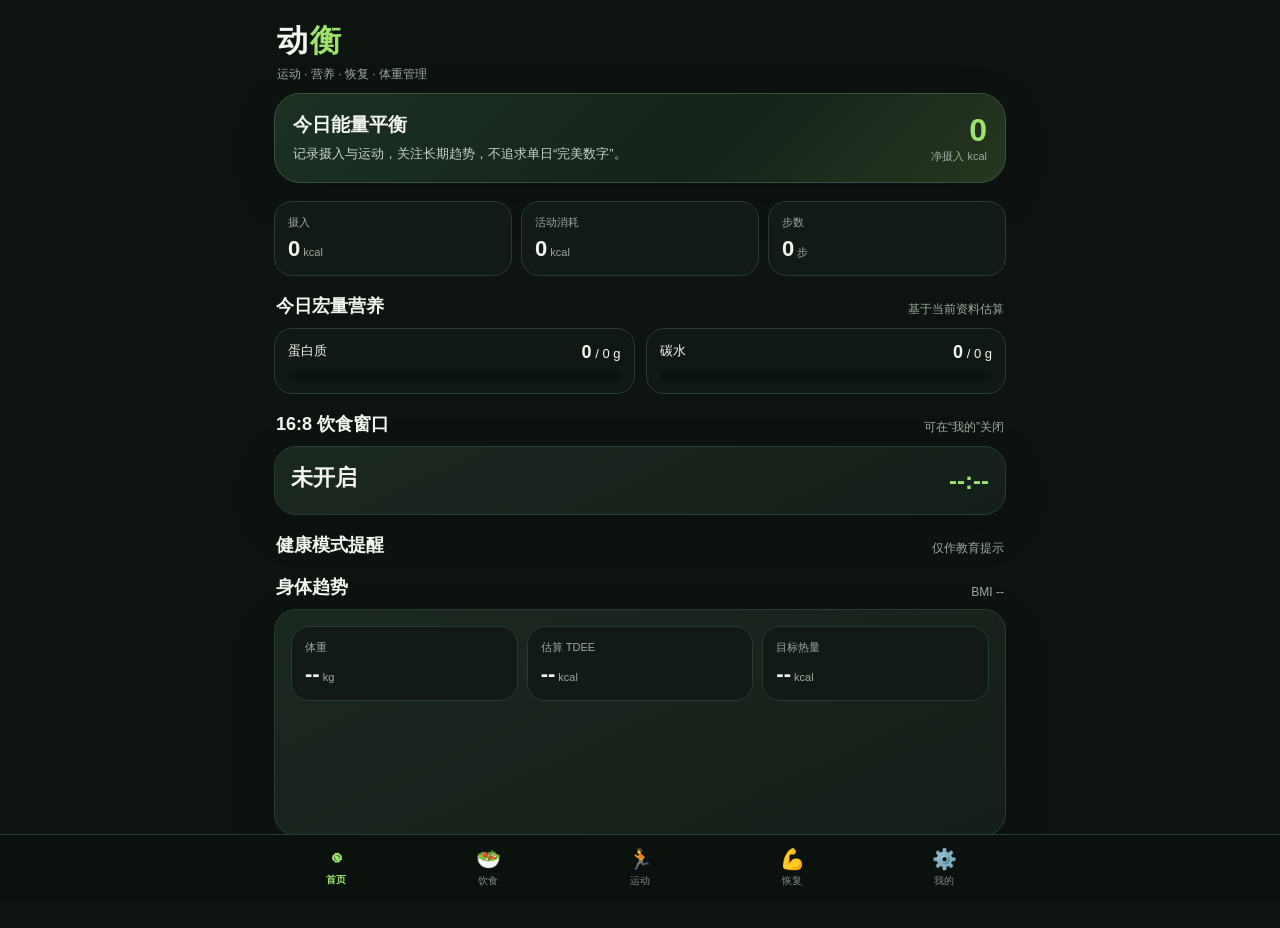
==== fitbalance-android/app/src/main/assets/index.html @ dffa936e "Add FitBalance standalone app shell" ====
<!doctype html>
<html lang="zh-CN">
<head>
<meta charset="utf-8">
<meta name="viewport" content="width=device-width,initial-scale=1,viewport-fit=cover">
<meta name="theme-color" content="#0d1410">
<title>动衡 FitBalance</title>
<link rel="stylesheet" href="app.css">
</head>
<body>
<div class="app">
<header>
  <div><div class="brand">动<b>衡</b></div><div class="sub">运动 · 营养 · 恢复 · 体重管理</div></div>
  <div class="date" id="dateText"></div>
</header>

<section id="home" class="page on">
  <div class="hero">
    <div class="hero-top">
      <div>
        <h1>今日能量平衡</h1>
        <p id="heroHint">记录摄入与运动，关注长期趋势，不追求单日“完美数字”。</p>
      </div>
      <div class="big-balance"><strong id="balanceKcal">0</strong><small>净摄入 kcal</small></div>
    </div>
  </div>

  <div class="section">
    <div class="grid3">
      <div class="stat"><div class="k">摄入</div><div class="v"><span id="homeIntake">0</span><span class="u"> kcal</span></div></div>
      <div class="stat"><div class="k">活动消耗</div><div class="v"><span id="homeBurn">0</span><span class="u"> kcal</span></div></div>
      <div class="stat"><div class="k">步数</div><div class="v"><span id="homeSteps">0</span><span class="u"> 步</span></div></div>
    </div>
  </div>

  <div class="section">
    <div class="section-title"><h2>今日宏量营养</h2><span id="macroGoalLabel">基于当前资料估算</span></div>
    <div class="grid2">
      <div class="macro"><div class="macro-head"><span>蛋白质</span><span><strong id="proteinNow">0</strong> / <span id="proteinGoal">0</span> g</span></div><div class="progress"><div class="bar" id="proteinBar"></div></div></div>
      <div class="macro"><div class="macro-head"><span>碳水</span><span><strong id="carbNow">0</strong> / <span id="carbGoal">0</span> g</span></div><div class="progress"><div class="bar" id="carbBar"></div></div></div>
    </div>
  </div>

  <div class="section" id="fastingHomeWrap">
    <div class="section-title"><h2>16:8 饮食窗口</h2><span>可在“我的”关闭</span></div>
    <div class="card fasting">
      <div><div class="status" id="fastStatus">未开启</div><div class="time" id="fastWindow"></div></div>
      <div class="countdown" id="fastCountdown">--:--</div>
    </div>
    <div id="fastWarning"></div>
  </div>

  <div class="section">
    <div class="section-title"><h2>健康模式提醒</h2><span>仅作教育提示</span></div>
    <div id="conditionAlerts"></div>
  </div>

  <div class="section">
    <div class="section-title"><h2>身体趋势</h2><span id="bmiLabel">BMI --</span></div>
    <div class="card">
      <div class="grid3">
        <div class="stat"><div class="k">体重</div><div class="v"><span id="homeWeight">--</span><span class="u"> kg</span></div></div>
        <div class="stat"><div class="k">估算 TDEE</div><div class="v"><span id="homeTdee">--</span><span class="u"> kcal</span></div></div>
        <div class="stat"><div class="k">目标热量</div><div class="v"><span id="homeCalGoal">--</span><span class="u"> kcal</span></div></div>
      </div>
      <div class="chart" id="weightChart"></div>
    </div>
  </div>
</section>

<section id="nutrition" class="page">
  <div class="section">
    <div class="section-title"><h2>营养摄入</h2><span id="nutritionSummary">今日 0 kcal</span></div>
    <div class="card">
      <div class="quick-foods" id="quickFoods"></div>
      <div class="field-grid">
        <div class="field"><label>食物</label><select id="foodSelect"></select></div>
        <div class="field"><label>重量（克）</label><input id="foodGram" type="number" inputmode="decimal" value="100" min="1"></div>
      </div>
      <div class="between" style="margin-top:12px">
        <div class="note" id="foodEstimate">选择食物后显示估算营养</div>
        <button class="btn" id="addFoodBtn">记入今日</button>
      </div>
    </div>
  </div>

  <div class="section">
    <div class="section-title"><h2>拍照估算</h2><span>本地隐私模式</span></div>
    <div class="card">
      <div class="photo-box">
        <img id="mealPhoto" alt="食物照片">
        <div class="photo-placeholder" id="photoPlaceholder"><b>📷 拍照或选择食物图片</b>照片仅保存在当前设备，不自动上传。</div>
        <input class="photo-input" id="photoInput" type="file" accept="image/*" capture="environment">
      </div>
      <div class="alert" style="margin-top:12px">当前独立版采用“拍照记录 + 选择/校正食物和份量 + 自动计算营养”的方式。真正的图像 AI 自动识别需要安全云端模型；为了不把 API 密钥写进 APK，本版不会伪装成自动识别。</div>
      <div class="field-grid">
        <div class="field"><label>照片中的食物</label><select id="photoFoodSelect"></select></div>
        <div class="field"><label>估算重量（克）</label><input id="photoFoodGram" type="number" value="100" min="1"></div>
      </div>
      <div class="between" style="margin-top:12px">
        <div class="note" id="photoEstimate">选择食物和份量</div>
        <button class="btn secondary" id="addPhotoFoodBtn">加入餐盘</button>
      </div>
      <div class="dish-components" id="dishComponents"></div>
      <div class="between" style="margin-top:12px"><div class="note" id="dishTotal"></div><button class="btn" id="saveDishBtn">保存这餐</button></div>
    </div>
  </div>

  <div class="section">
    <div class="section-title"><h2>今日饮食记录</h2><span>可删除误记</span></div>
    <div class="card list" id="foodLog"></div>
  </div>
</section>

<section id="activity" class="page">
  <div class="section">
    <div class="section-title"><h2>步数计数器</h2><span id="stepSource">读取手机传感器</span></div>
    <div class="card">
      <div class="steps-ring" id="stepsRing"><div class="inside"><strong id="stepsValue">0</strong><small>今日步数</small></div></div>
      <div class="grid2" style="margin-top:14px">
        <div class="stat"><div class="k">步行估算消耗</div><div class="v"><span id="stepKcal">0</span><span class="u"> kcal</span></div></div>
        <div class="stat"><div class="k">步数目标</div><div class="v"><span id="stepGoalText">8000</span><span class="u"> 步</span></div></div>
      </div>
      <div class="field-grid">
        <div class="field"><label>手动步数（无传感器时）</label><input id="manualSteps" type="number" inputmode="numeric" min="0"></div>
        <div class="field" style="display:flex;align-items:end"><button class="btn secondary" id="saveManualStepsBtn" style="width:100%">保存/刷新步数</button></div>
      </div>
    </div>
  </div>

  <div class="section">
    <div class="section-title"><h2>记录运动</h2><span>按 MET 粗略估算消耗</span></div>
    <div class="card">
      <div class="exercise-type" id="exerciseTypes"></div>
      <div class="field-grid">
        <div class="field"><label>时长（分钟）</label><input id="exerciseMin" type="number" value="30" min="1"></div>
        <div class="field"><label>备注</label><input id="exerciseNote" placeholder="例如：5km、腿部训练"></div>
      </div>
      <div class="between" style="margin-top:12px"><div class="note" id="exerciseEstimate">约 0 kcal</div><button class="btn" id="addExerciseBtn">记录运动</button></div>
    </div>
  </div>

  <div class="section">
    <div class="section-title"><h2>今日运动记录</h2><span id="activityKcalLabel">0 kcal</span></div>
    <div class="card list" id="exerciseLog"></div>
  </div>

  <div class="section">
    <div class="card">
      <div class="note"><b style="color:#e8f0ea">成人一般活动参考：</b>WHO 建议每周 150–300 分钟中等强度有氧，或 75–150 分钟高强度有氧，并在每周至少 2 天进行主要肌群力量训练。慢性病患者应根据自身情况调整。</div>
    </div>
  </div>
</section>

<section id="recovery" class="page">
  <div class="section">
    <div class="section-title"><h2>肌肉恢复</h2><span>训练后恢复状态</span></div>
    <div class="alert">恢复提示依据“距离上次训练时间 + 主观酸痛程度”做粗略分级，不代表组织已经完全恢复。高强度训练、疼痛、肿胀或功能受限时要更谨慎。</div>
    <div class="muscle-grid" id="muscleGrid" style="margin-top:10px"></div>
  </div>
</section>

<section id="profile" class="page">
  <div class="section">
    <div class="section-title"><h2>身体资料</h2><span>仅保存在本机</span></div>
    <div class="card">
      <div class="field-grid">
        <div class="field"><label>性别</label><select id="sex"><option value="male">男</option><option value="female">女</option></select></div>
        <div class="field"><label>年龄</label><input id="age" type="number" min="14" max="100"></div>
        <div class="field"><label>身高（cm）</label><input id="height" type="number" min="100" max="230"></div>
        <div class="field"><label>体重（kg）</label><input id="weight" type="number" step="0.1" min="30" max="300"></div>
        <div class="field"><label>目标</label><select id="goal"><option value="lose">减脂</option><option value="maintain">维持</option><option value="gain">增肌</option></select></div>
        <div class="field"><label>日常活动</label><select id="activityLevel"><option value="1.2">久坐</option><option value="1.375">轻活动</option><option value="1.55">中等活动</option><option value="1.725">高活动</option></select></div>
        <div class="field"><label>步数目标</label><input id="stepGoal" type="number" min="1000" step="500"></div>
        <div class="field"><label>热量目标（可覆盖自动值）</label><input id="manualCalGoal" type="number" min="800" placeholder="留空=自动"></div>
      </div>
      <button class="btn" id="saveProfileBtn" style="width:100%;margin-top:14px">保存身体资料</button>
      <div class="note" id="profileCalc" style="margin-top:12px"></div>
    </div>
  </div>

  <div class="section">
    <div class="section-title"><h2>健康模式</h2><span>可同时选择</span></div>
    <div class="card">
      <div class="switch-row"><div><b>糖尿病模式</b><small>加强碳水分布、低血糖与禁食提醒</small></div><div class="switch" id="diabetesSwitch"><i></i></div></div>
      <div class="switch-row"><div><b>痛风模式</b><small>加强高嘌呤、酒精、高果糖与脱水提醒</small></div><div class="switch" id="goutSwitch"><i></i></div></div>
    </div>
  </div>

  <div class="section">
    <div class="section-title"><h2>16:8 饮食</h2><span>可选</span></div>
    <div class="card">
      <div class="switch-row"><div><b>开启 16:8</b><small>默认 8 小时进食窗口 + 16 小时禁食</small></div><div class="switch" id="fastingSwitch"><i></i></div></div>
      <div class="field-grid">
        <div class="field"><label>进食开始时间</label><input id="eatStart" type="time" value="12:00"></div>
        <div class="field"><label>进食时长</label><select id="eatHours"><option value="8">8 小时（16:8）</option><option value="10">10 小时（14:10）</option><option value="12">12 小时（12:12）</option></select></div>
      </div>
      <button class="btn secondary" id="saveFastingBtn" style="width:100%;margin-top:12px">保存饮食窗口</button>
      <div class="alert warn" style="margin-top:12px">若有糖尿病并使用胰岛素或可能引起低血糖的降糖药，开始间歇性禁食前应先和医生确认；痛风人群也应避免脱水和快速减重。孕期、未成年人、进食障碍史或某些慢性疾病不适合自行尝试禁食。</div>
    </div>
  </div>

  <div class="section">
    <div class="section-title"><h2>体重记录</h2><span>本地趋势</span></div>
    <div class="card">
      <div class="field-grid">
        <div class="field"><label>日期</label><input id="weightDate" type="date"></div>
        <div class="field"><label>体重（kg）</label><input id="weightEntry" type="number" step="0.1"></div>
      </div>
      <button class="btn secondary" id="addWeightBtn" style="width:100%;margin-top:12px">添加体重记录</button>
      <div class="chart" id="profileWeightChart"></div>
    </div>
  </div>

  <div class="section">
    <div class="card">
      <div class="note">营养、热量消耗、步数与照片餐盘均为估算值。糖尿病没有一个适合所有人的固定碳水比例；饮食计划应根据药物、血糖监测、体重目标和个人偏好个体化。痛风管理除饮食外通常还涉及长期尿酸管理，不能用本应用替代医疗方案。</div>
      <div class="ref">参考框架：WHO 身体活动指南；American Diabetes Association Standards of Care 2026 的个体化营养原则；American College of Rheumatology 2020 痛风指南的一般生活方式建议。</div>
    </div>
  </div>
</section>
</div>

<nav><div class="nav-inner">
  <div class="nav-btn on" data-page="home"><span class="ico">◉</span>首页</div>
  <div class="nav-btn" data-page="nutrition"><span class="ico">🥗</span>饮食</div>
  <div class="nav-btn" data-page="activity"><span class="ico">🏃</span>运动</div>
  <div class="nav-btn" data-page="recovery"><span class="ico">💪</span>恢复</div>
  <div class="nav-btn" data-page="profile"><span class="ico">⚙️</span>我的</div>
</div></nav>

<div class="toast" id="toast"></div>
<script src="app.js"></script>
</body>
</html>
---- fitbalance-android/app/src/main/assets/app.css ----
:root{
  --bg:#0d1410;--panel:#151f19;--panel2:#1b2820;--line:#2b3b31;--text:#f2f7f0;--muted:#9ca99f;
  --lime:#9ee36d;--lime2:#c2f59d;--blue:#77bdfb;--amber:#ffcb6b;--red:#ff887c;--good:#78d59a;
  --shadow:0 14px 40px rgba(0,0,0,.22);--r:22px
}
*{box-sizing:border-box}html,body{margin:0;background:var(--bg);color:var(--text);font-family:-apple-system,BlinkMacSystemFont,"Noto Sans SC","Microsoft YaHei",sans-serif}
body{min-height:100vh}.app{max-width:760px;margin:auto;padding:env(safe-area-inset-top) 14px calc(92px + env(safe-area-inset-bottom))}
header{display:flex;justify-content:space-between;align-items:flex-start;padding:20px 3px 10px}
.brand{font-size:31px;font-weight:900;letter-spacing:2px}.brand b{color:var(--lime)}.sub{color:var(--muted);font-size:12px;margin-top:4px}
.date{text-align:right;color:var(--muted);font-size:12px;line-height:1.55}
.page{display:none}.page.on{display:block}.section{margin-top:18px}.section-title{display:flex;justify-content:space-between;align-items:end;margin:0 2px 10px}
.section-title h2{font-size:18px;margin:0}.section-title span{font-size:12px;color:var(--muted)}
.card{background:linear-gradient(155deg,var(--panel2),var(--panel));border:1px solid var(--line);border-radius:var(--r);padding:16px;box-shadow:var(--shadow)}
.hero{padding:18px;background:linear-gradient(135deg,#1d3022,#15231a 60%,#273720);border:1px solid #3b513f;border-radius:26px;box-shadow:var(--shadow)}
.hero-top{display:flex;justify-content:space-between;gap:12px}.hero h1{font-size:19px;margin:0 0 6px}.hero p{margin:0;color:#c7d3c9;font-size:13px;line-height:1.55}
.big-balance{text-align:right}.big-balance strong{font-size:32px;color:var(--lime)}.big-balance small{display:block;color:var(--muted);font-size:11px}
.grid2{display:grid;grid-template-columns:1fr 1fr;gap:11px}.grid3{display:grid;grid-template-columns:repeat(3,1fr);gap:9px}
.stat{background:#111a15;border:1px solid var(--line);border-radius:18px;padding:13px}.stat .k{color:var(--muted);font-size:11px}.stat .v{font-size:22px;font-weight:800;margin-top:6px}.stat .u{font-size:11px;color:var(--muted);font-weight:500}
.progress{height:8px;background:#0c130f;border-radius:99px;overflow:hidden;margin-top:9px}.bar{height:100%;width:0;background:linear-gradient(90deg,var(--lime),#55c887);border-radius:99px}
.macro{padding:13px;background:#101813;border:1px solid var(--line);border-radius:18px}.macro-head{display:flex;justify-content:space-between;font-size:13px}.macro strong{font-size:18px}
.pill{display:inline-flex;align-items:center;gap:6px;padding:6px 9px;border-radius:999px;background:#26372c;border:1px solid #3b4e40;color:#dce8dd;font-size:11px;margin:2px 4px 2px 0}
.pill.lime{background:#243b28;color:var(--lime2);border-color:#486148}.pill.warn{background:#3a2e17;color:#ffd88b;border-color:#5d4a24}.pill.red{background:#3a2220;color:#ffb0a8;border-color:#67413d}
.alert{padding:13px 14px;border-radius:17px;background:#18231c;border:1px solid var(--line);font-size:12px;line-height:1.6;color:#cad5cc;margin-top:9px}.alert.warn{border-color:#654f25;background:#302716;color:#f4d692}.alert.red{border-color:#65413d;background:#2d1d1c;color:#ffc2bc}
.row{display:flex;align-items:center;gap:10px}.between{display:flex;align-items:center;justify-content:space-between;gap:12px}
label{font-size:12px;color:var(--muted)}input,select,button,textarea{font:inherit}
input,select{width:100%;background:#0e1712;color:var(--text);border:1px solid #34463a;border-radius:14px;padding:12px;outline:none}
input:focus,select:focus{border-color:#6c9f61}.field{margin-top:11px}.field-grid{display:grid;grid-template-columns:1fr 1fr;gap:10px}
.btn{border:0;border-radius:14px;padding:12px 14px;font-weight:800;background:var(--lime);color:#112012}.btn.secondary{background:#243129;color:#e6eee8;border:1px solid #3b4c40}.btn.ghost{background:transparent;color:#dce8dd;border:1px solid #3b4c40}.btn.danger{background:#4d2926;color:#ffc3bd}.btn:active{transform:scale(.985)}
.quick-foods{display:flex;gap:8px;overflow:auto;padding:2px 0 6px}.quick{white-space:nowrap;border:1px solid var(--line);background:#131d17;color:#dfe9e1;border-radius:999px;padding:8px 11px;font-size:12px}
.list{margin-top:8px}.item{display:flex;gap:11px;padding:13px 0;border-bottom:1px solid var(--line)}.item:last-child{border:0}.item-icon{width:40px;height:40px;border-radius:13px;background:#223229;display:grid;place-items:center;font-size:19px;flex:0 0 auto}.item-main{flex:1;min-width:0}.item-title{font-weight:800;font-size:14px}.item-sub{color:var(--muted);font-size:11px;margin-top:4px;line-height:1.45}.item-side{text-align:right;font-size:13px}.item-side b{display:block}.del{border:0;background:transparent;color:#8c9a90;padding:5px}
.photo-box{border:1px dashed #4e6354;border-radius:18px;overflow:hidden;background:#101813;min-height:140px;display:grid;place-items:center;position:relative}.photo-box img{width:100%;height:220px;object-fit:cover;display:none}.photo-placeholder{text-align:center;color:var(--muted);font-size:12px;padding:25px}.photo-placeholder b{display:block;color:#dfe8e1;font-size:15px;margin-bottom:6px}
.photo-input{position:absolute;inset:0;opacity:0;width:100%;height:100%}.dish-components{display:flex;gap:6px;flex-wrap:wrap;margin-top:10px}.dish-chip{padding:7px 9px;border-radius:12px;background:#213027;border:1px solid #33473a;font-size:11px}
.steps-ring{width:150px;height:150px;margin:auto;border-radius:50%;display:grid;place-items:center;background:conic-gradient(var(--lime) var(--p,0%),#223028 0);position:relative}.steps-ring:after{content:"";position:absolute;width:124px;height:124px;border-radius:50%;background:#121b16}.steps-ring .inside{z-index:1;text-align:center}.steps-ring strong{font-size:30px}.steps-ring small{display:block;color:var(--muted)}
.exercise-type{display:grid;grid-template-columns:repeat(4,1fr);gap:7px}.exercise-type button{padding:9px 5px;border-radius:13px;border:1px solid var(--line);background:#131d17;color:#bfcac2;font-size:11px}.exercise-type button.on{background:#29452d;color:var(--lime2);border-color:#54725a}
.muscle-grid{display:grid;grid-template-columns:1fr 1fr;gap:10px}.muscle{background:#111a15;border:1px solid var(--line);border-radius:18px;padding:14px}.muscle.good{border-color:#375d43}.muscle.mid{border-color:#675328}.muscle.bad{border-color:#633b38}.muscle .name{font-weight:900}.muscle .ready{font-size:12px;margin-top:6px}.muscle .meta{font-size:11px;color:var(--muted);margin-top:4px}.soreness{display:flex;gap:5px;margin-top:9px}.soreness button{width:26px;height:26px;border-radius:8px;border:1px solid #384a3e;background:#172219;color:#c8d2ca;font-size:11px}.soreness button.on{background:#38573d;color:#dff8c9}
.chart{height:110px;width:100%;margin-top:8px}.chart svg{width:100%;height:100%;overflow:visible}.chart text{fill:#839087;font-size:9px}.chart polyline{fill:none;stroke:var(--lime);stroke-width:3}.chart circle{fill:var(--lime)}
.switch-row{display:flex;align-items:center;justify-content:space-between;gap:10px;padding:12px 0;border-bottom:1px solid var(--line)}.switch-row:last-child{border:0}.switch-row b{font-size:14px}.switch-row small{display:block;color:var(--muted);font-size:11px;margin-top:3px}
.switch{width:48px;height:28px;border-radius:999px;background:#2c3a31;padding:3px;transition:.2s}.switch i{display:block;width:22px;height:22px;border-radius:50%;background:#9aa69d;transition:.2s}.switch.on{background:#3c6a42}.switch.on i{transform:translateX(20px);background:var(--lime)}
.fasting{display:grid;grid-template-columns:1fr auto;gap:10px;align-items:center}.fasting .status{font-size:22px;font-weight:900}.fasting .time{color:var(--muted);font-size:12px;margin-top:5px}.countdown{font-size:24px;color:var(--lime);font-weight:900}
.ref{font-size:10px;color:#728078;line-height:1.55;margin-top:10px}
.note{font-size:11px;color:#8d9a91;line-height:1.6}
.empty{text-align:center;color:var(--muted);font-size:12px;padding:22px}
hr{border:0;border-top:1px solid var(--line);margin:16px 0}
nav{position:fixed;left:0;right:0;bottom:0;background:rgba(12,18,14,.97);border-top:1px solid var(--line);padding:7px 10px calc(7px + env(safe-area-inset-bottom));z-index:40;backdrop-filter:blur(14px)}
.nav-inner{max-width:760px;margin:auto;display:grid;grid-template-columns:repeat(5,1fr)}.nav-btn{text-align:center;color:#7f8d84;font-size:10px;padding:5px 2px}.nav-btn .ico{display:block;font-size:20px;margin-bottom:3px}.nav-btn.on{color:var(--lime);font-weight:800}
.toast{position:fixed;left:50%;bottom:96px;transform:translateX(-50%) translateY(20px);background:#26342b;border:1px solid #435749;color:#f0f6f1;padding:10px 14px;border-radius:12px;font-size:12px;opacity:0;pointer-events:none;transition:.25s;z-index:100}.toast.on{opacity:1;transform:translateX(-50%) translateY(0)}
@media(max-width:460px){.grid3{grid-template-columns:1fr 1fr}.field-grid{grid-template-columns:1fr 1fr}.exercise-type{grid-template-columns:1fr 1fr}.brand{font-size:28px}.big-balance strong{font-size:28px}.muscle-grid{grid-template-columns:1fr 1fr}}
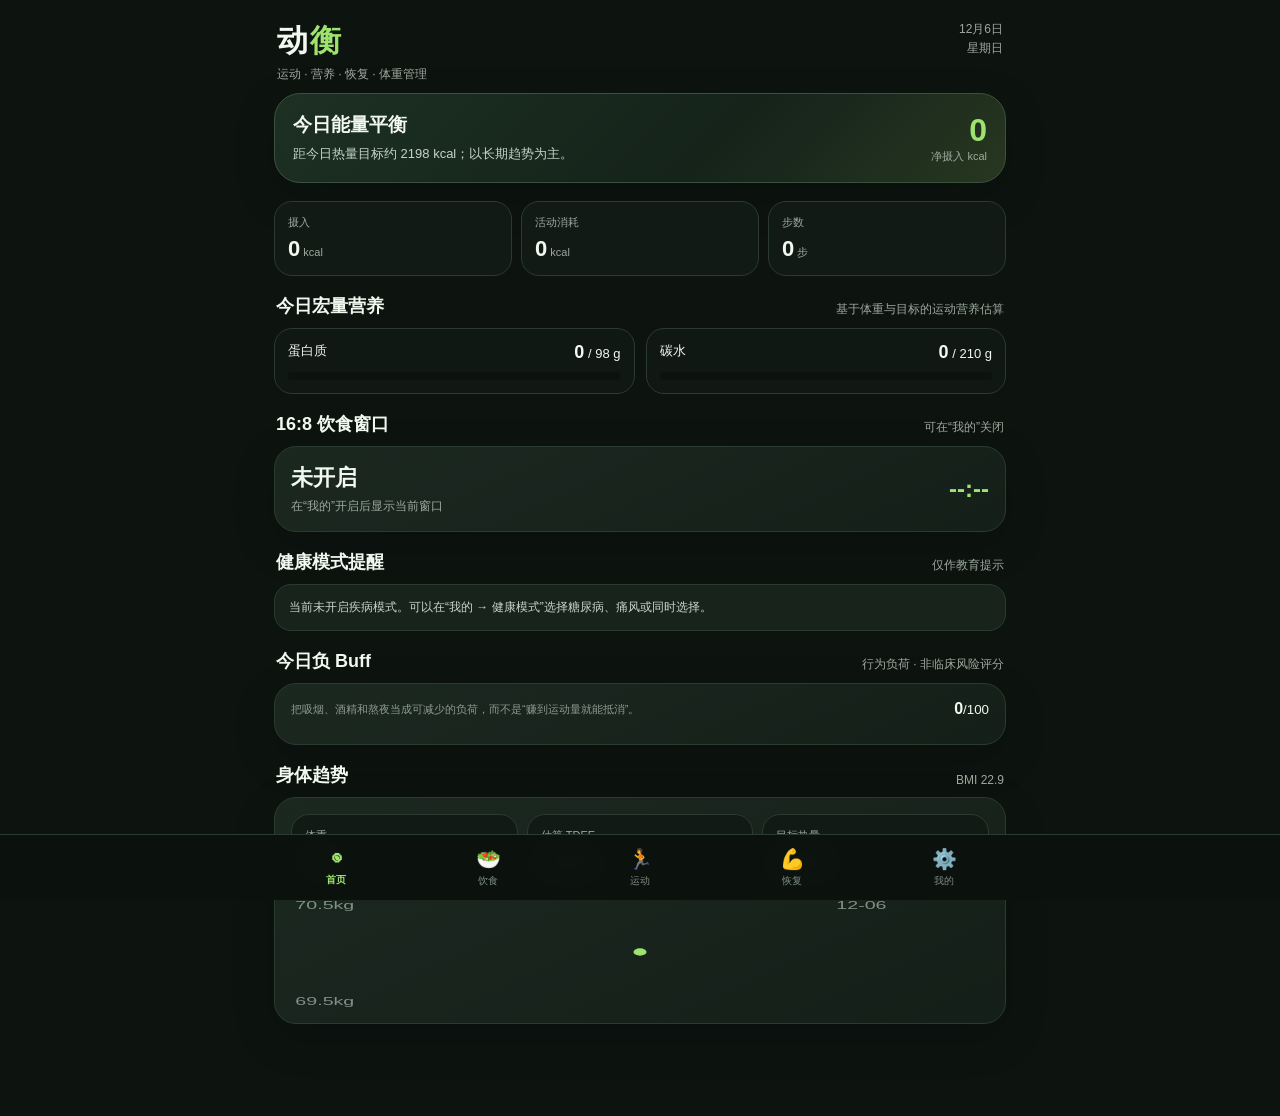
==== commit 1a96acfc: "Add daily lifestyle negative buff tracking UI" ====
--- a/fitbalance-android/app/src/main/assets/index.html
+++ b/fitbalance-android/app/src/main/assets/index.html
@@ -56,6 +56,22 @@
   </div>
 
   <div class="section">
+    <div class="section-title"><h2>今日负 Buff</h2><span>行为负荷 · 非临床风险评分</span></div>
+    <div class="card">
+      <div class="between">
+        <div>
+          <div class="note">把吸烟、酒精和熬夜当成可减少的负荷，而不是“赚到运动量就能抵消”。</div>
+          <div class="buff-chips" id="buffChips"></div>
+        </div>
+        <div class="buff-score"><strong id="buffScore">0</strong><small>/100</small></div>
+      </div>
+      <div class="buff-meter"><i id="buffMeter"></i></div>
+      <div class="note" id="buffSummary" style="margin-top:10px"></div>
+      <div class="mini-trend" id="behaviorTrend"></div>
+    </div>
+  </div>
+
+  <div class="section">
     <div class="section-title"><h2>身体趋势</h2><span id="bmiLabel">BMI --</span></div>
     <div class="card">
       <div class="grid3">
@@ -180,6 +196,23 @@
   </div>
 
   <div class="section">
+    <div class="section-title"><h2>生活习惯负 Buff</h2><span>每天记录一次即可</span></div>
+    <div class="card">
+      <div class="field-grid">
+        <div class="field"><label>香烟（支/天）</label><input id="cigarettes" type="number" inputmode="numeric" min="0" value="0"></div>
+        <div class="field"><label>熬夜时长（小时）</label><input id="lateHours" type="number" inputmode="decimal" min="0" step="0.5" value="0"></div>
+        <div class="field"><label>啤酒（ml）</label><input id="beerMl" type="number" inputmode="decimal" min="0" value="0"></div>
+        <div class="field"><label>啤酒酒精度（%vol）</label><input id="beerAbv" type="number" inputmode="decimal" min="0" max="20" step="0.1" value="5"></div>
+        <div class="field"><label>白酒（ml）</label><input id="baijiuMl" type="number" inputmode="decimal" min="0" value="0"></div>
+        <div class="field"><label>白酒酒精度（%vol）</label><input id="baijiuAbv" type="number" inputmode="decimal" min="0" max="80" step="0.1" value="52"></div>
+      </div>
+      <div class="alert" id="alcoholCalc" style="margin-top:12px">纯酒精估算：0 g</div>
+      <button class="btn" id="saveBehaviorBtn" style="width:100%;margin-top:12px">保存今日负 Buff</button>
+      <div class="note" style="margin-top:10px">烟草没有安全暴露水平；酒精也不能把非零摄入解释成“安全”。这里的 0–100 负荷仅用于个人行为趋势，不是心血管、癌症或死亡风险评分。</div>
+    </div>
+  </div>
+
+  <div class="section">
     <div class="section-title"><h2>健康模式</h2><span>可同时选择</span></div>
     <div class="card">
       <div class="switch-row"><div><b>糖尿病模式</b><small>加强碳水分布、低血糖与禁食提醒</small></div><div class="switch" id="diabetesSwitch"><i></i></div></div>
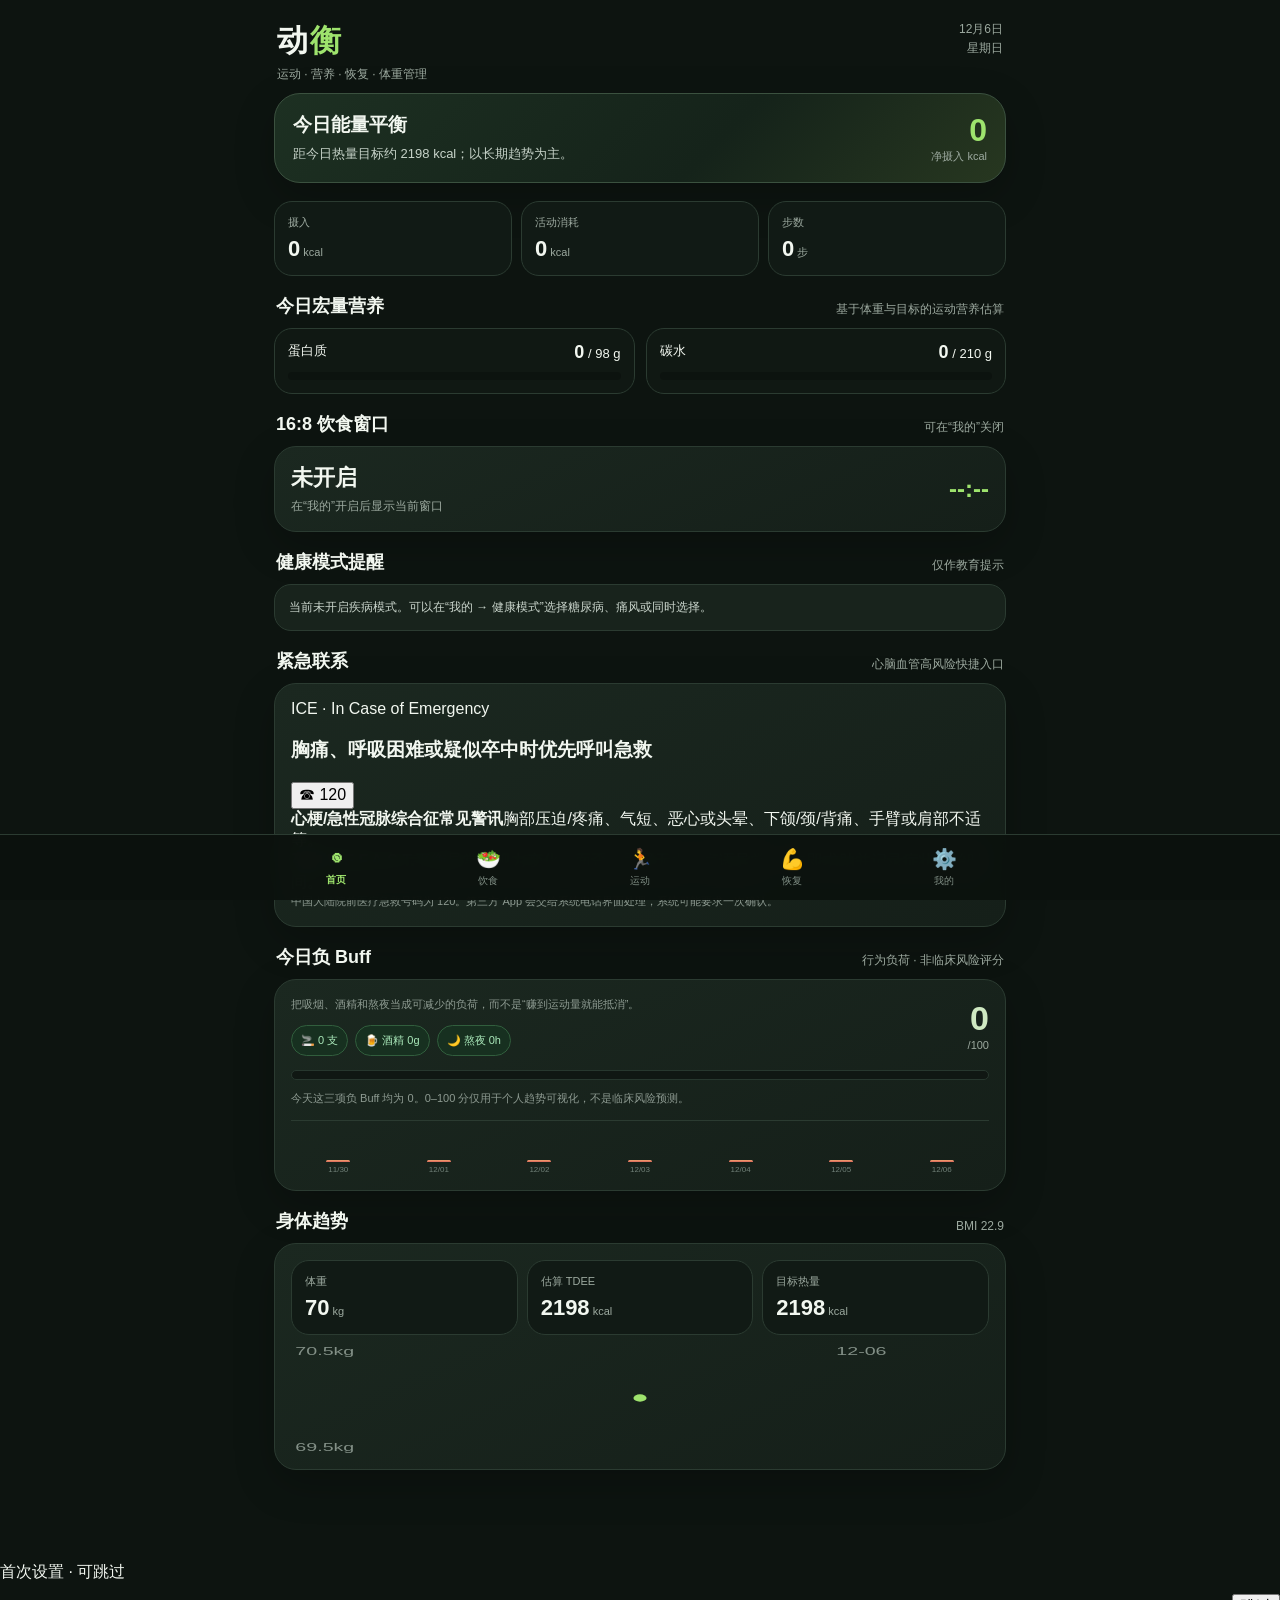
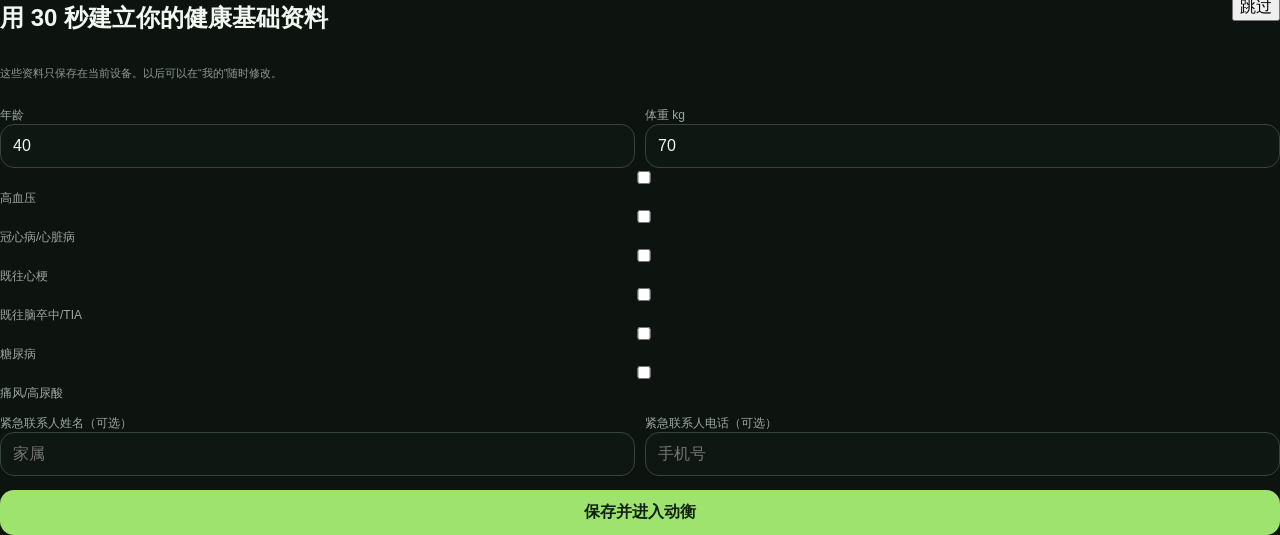
==== commit 5fd61303: "Add cardiovascular modes, emergency contacts and first-run survey" ====
--- a/fitbalance-android/app/src/main/assets/index.html
+++ b/fitbalance-android/app/src/main/assets/index.html
@@ -55,6 +55,22 @@
     <div id="conditionAlerts"></div>
   </div>
 
+  <div class="section" id="emergencySection">
+    <div class="section-title"><h2>紧急联系</h2><span>心脑血管高风险快捷入口</span></div>
+    <div class="card emergency-card">
+      <div class="emergency-top">
+        <div><div class="emergency-kicker">ICE · In Case of Emergency</div><h3>胸痛、呼吸困难或疑似卒中时优先呼叫急救</h3></div>
+        <button class="sos-btn" id="call120Btn" type="button">☎ 120</button>
+      </div>
+      <div class="emergency-grid" id="emergencyContactButtons"></div>
+      <div class="emergency-signs">
+        <div><b>心梗/急性冠脉综合征常见警讯</b><span>胸部压迫/疼痛、气短、恶心或头晕、下颌/颈/背痛、手臂或肩部不适等。</span></div>
+        <div><b>卒中 B.E.F.A.S.T.</b><span>平衡异常、视力变化、面歪、手臂无力、言语异常 → 立即求助并记录症状开始时间。</span></div>
+      </div>
+      <div class="note">中国大陆院前医疗急救号码为 120。第三方 App 会交给系统电话界面处理，系统可能要求一次确认。</div>
+    </div>
+  </div>
+
   <div class="section">
     <div class="section-title"><h2>今日负 Buff</h2><span>行为负荷 · 非临床风险评分</span></div>
     <div class="card">
@@ -215,8 +231,40 @@
   <div class="section">
     <div class="section-title"><h2>健康模式</h2><span>可同时选择</span></div>
     <div class="card">
-      <div class="switch-row"><div><b>糖尿病模式</b><small>加强碳水分布、低血糖与禁食提醒</small></div><div class="switch" id="diabetesSwitch"><i></i></div></div>
-      <div class="switch-row"><div><b>痛风模式</b><small>加强高嘌呤、酒精、高果糖与脱水提醒</small></div><div class="switch" id="goutSwitch"><i></i></div></div>
+      <div class="switch-row"><div><b>糖尿病</b><small>加强碳水分布、低血糖与禁食提醒</small></div><div class="switch" id="diabetesSwitch"><i></i></div></div>
+      <div class="switch-row"><div><b>痛风 / 高尿酸</b><small>加强高嘌呤、酒精、高果糖、脱水与快速减重提醒</small></div><div class="switch" id="goutSwitch"><i></i></div></div>
+      <div class="switch-row"><div><b>高血压</b><small>运动与钠摄入提示采用更保守策略</small></div><div class="switch" id="hypertensionSwitch"><i></i></div></div>
+      <div class="switch-row"><div><b>冠心病 / 其他心脏病</b><small>显示紧急联系人与胸痛急救入口</small></div><div class="switch" id="heartDiseaseSwitch"><i></i></div></div>
+      <div class="switch-row"><div><b>既往心肌梗死</b><small>显示紧急联系人，运动强度需遵循康复计划</small></div><div class="switch" id="priorMISwitch"><i></i></div></div>
+      <div class="switch-row"><div><b>既往脑卒中 / TIA</b><small>显示 B.E.F.A.S.T. 卒中识别与紧急入口</small></div><div class="switch" id="priorStrokeSwitch"><i></i></div></div>
+    </div>
+  </div>
+
+  <div class="section">
+    <div class="section-title"><h2>紧急联系人</h2><span>仅存本机 · 可随时修改</span></div>
+    <div class="card">
+      <div class="alert red">如果出现新的持续胸痛、明显呼吸困难、意识异常，或 B.E.F.A.S.T. 任一卒中警讯，不要只联系家人，应优先呼叫 120。</div>
+      <div class="contact-editor">
+        <div class="contact-label">主要联系人</div>
+        <div class="field-grid">
+          <div class="field"><label>姓名</label><input id="ice1Name" placeholder="例如：家属"></div>
+          <div class="field"><label>关系</label><input id="ice1Relation" placeholder="例如：配偶"></div>
+        </div>
+        <div class="field"><label>手机号码</label><input id="ice1Phone" inputmode="tel" placeholder="请输入电话号码"></div>
+      </div>
+      <div class="contact-editor">
+        <div class="contact-label">备用联系人</div>
+        <div class="field-grid">
+          <div class="field"><label>姓名</label><input id="ice2Name" placeholder="例如：朋友"></div>
+          <div class="field"><label>关系</label><input id="ice2Relation" placeholder="例如：朋友"></div>
+        </div>
+        <div class="field"><label>手机号码</label><input id="ice2Phone" inputmode="tel" placeholder="请输入电话号码"></div>
+      </div>
+      <button class="btn" id="saveEmergencyContactsBtn" style="width:100%;margin-top:12px">保存紧急联系人</button>
+      <div class="emergency-actions" style="margin-top:12px">
+        <button class="btn danger" id="profileCall120Btn" type="button">☎ 中国大陆急救 120</button>
+        <button class="btn secondary" id="profileCallPrimaryBtn" type="button">☎ 呼叫主要联系人</button>
+      </div>
     </div>
   </div>
 
@@ -262,6 +310,29 @@
   <div class="nav-btn" data-page="profile"><span class="ico">⚙️</span>我的</div>
 </div></nav>
 
+<div class="onboarding" id="onboarding">
+  <div class="onboarding-sheet">
+    <div class="between"><div><div class="emergency-kicker">首次设置 · 可跳过</div><h2>用 30 秒建立你的健康基础资料</h2></div><button class="close-x" id="skipOnboardingBtn" type="button">跳过</button></div>
+    <p class="note">这些资料只保存在当前设备。以后可以在“我的”随时修改。</p>
+    <div class="field-grid">
+      <div class="field"><label>年龄</label><input id="onAge" type="number" min="14" max="100" value="40"></div>
+      <div class="field"><label>体重 kg</label><input id="onWeight" type="number" step="0.1" value="70"></div>
+    </div>
+    <div class="onboarding-conditions">
+      <label><input type="checkbox" id="onHypertension"> 高血压</label>
+      <label><input type="checkbox" id="onHeartDisease"> 冠心病/心脏病</label>
+      <label><input type="checkbox" id="onPriorMI"> 既往心梗</label>
+      <label><input type="checkbox" id="onPriorStroke"> 既往脑卒中/TIA</label>
+      <label><input type="checkbox" id="onDiabetes"> 糖尿病</label>
+      <label><input type="checkbox" id="onGout"> 痛风/高尿酸</label>
+    </div>
+    <div class="field-grid">
+      <div class="field"><label>紧急联系人姓名（可选）</label><input id="onIceName" placeholder="家属"></div>
+      <div class="field"><label>紧急联系人电话（可选）</label><input id="onIcePhone" inputmode="tel" placeholder="手机号"></div>
+    </div>
+    <button class="btn" id="saveOnboardingBtn" style="width:100%;margin-top:14px">保存并进入动衡</button>
+  </div>
+</div>
 <div class="toast" id="toast"></div>
 <script src="app.js"></script>
 </body>
--- a/fitbalance-android/app/src/main/assets/app.css
+++ b/fitbalance-android/app/src/main/assets/app.css
@@ -45,3 +45,8 @@
 .nav-inner{max-width:760px;margin:auto;display:grid;grid-template-columns:repeat(5,1fr)}.nav-btn{text-align:center;color:#7f8d84;font-size:10px;padding:5px 2px}.nav-btn .ico{display:block;font-size:20px;margin-bottom:3px}.nav-btn.on{color:var(--lime);font-weight:800}
 .toast{position:fixed;left:50%;bottom:96px;transform:translateX(-50%) translateY(20px);background:#26342b;border:1px solid #435749;color:#f0f6f1;padding:10px 14px;border-radius:12px;font-size:12px;opacity:0;pointer-events:none;transition:.25s;z-index:100}.toast.on{opacity:1;transform:translateX(-50%) translateY(0)}
 @media(max-width:460px){.grid3{grid-template-columns:1fr 1fr}.field-grid{grid-template-columns:1fr 1fr}.exercise-type{grid-template-columns:1fr 1fr}.brand{font-size:28px}.big-balance strong{font-size:28px}.muscle-grid{grid-template-columns:1fr 1fr}}
+
+.buff-chips{display:flex;gap:7px;flex-wrap:wrap;margin-top:11px}.buff-chip{padding:7px 9px;border-radius:999px;font-size:11px;border:1px solid #34463a;background:#18221c;color:#cbd6ce}.buff-chip.good{background:#173020;border-color:#315e3d;color:#a9e7b9}.buff-chip.warn{background:#342b18;border-color:#604d25;color:#ffd98f}.buff-chip.bad{background:#3a211f;border-color:#68403c;color:#ffb0a8}
+.buff-score{min-width:76px;text-align:right}.buff-score strong{font-size:34px;line-height:1;color:#cfe9c2}.buff-score small{display:block;color:var(--muted);font-size:11px;margin-top:4px}
+.buff-meter{height:10px;margin-top:14px;border-radius:999px;background:#101713;border:1px solid #27372e;overflow:hidden}.buff-meter i{display:block;height:100%;width:0;background:linear-gradient(90deg,#69d48d,#f3cc65,#f18376);transition:width .25s ease}
+.mini-trend{display:flex;gap:6px;align-items:end;height:54px;margin-top:12px;padding-top:6px;border-top:1px solid var(--line)}.mini-trend .day{flex:1;display:flex;flex-direction:column;justify-content:end;align-items:center;gap:3px;min-width:0}.mini-trend .col{width:100%;max-width:24px;min-height:2px;border-radius:6px 6px 2px 2px;background:linear-gradient(#f0a56e,#d9645b)}.mini-trend small{font-size:8px;color:#718078;white-space:nowrap}
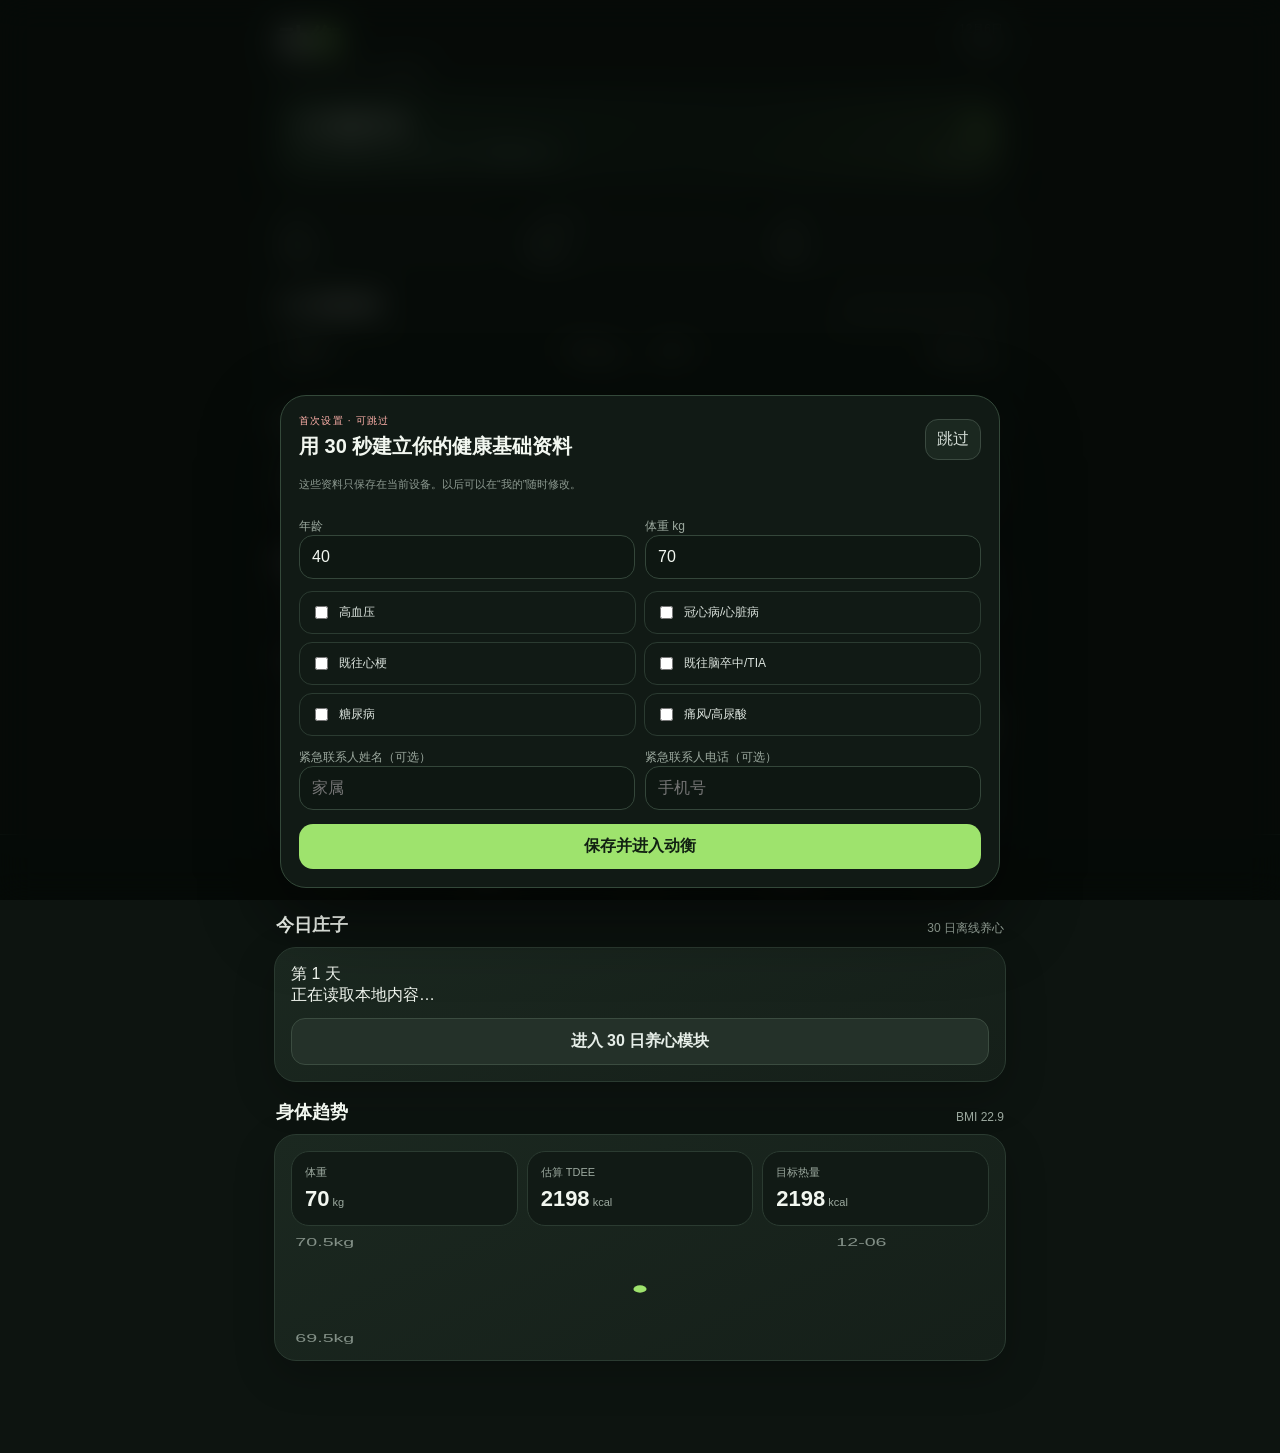
==== commit 84b275de: "Add standalone 30-day Zhuangzi mind-wellness module UI" ====
--- a/fitbalance-android/app/src/main/assets/index.html
+++ b/fitbalance-android/app/src/main/assets/index.html
@@ -88,6 +88,17 @@
   </div>
 
   <div class="section">
+    <div class="section-title"><h2>今日庄子</h2><span id="zhuangziHomeProgress">30 日离线养心</span></div>
+    <div class="card zhuangzi-home" id="zhuangziHomeCard">
+      <div class="zhuangzi-badge" id="zhuangziHomeDay">第 1 天</div>
+      <div class="zhuangzi-home-title" id="zhuangziHomeTitle">正在读取本地内容…</div>
+      <div class="zhuangzi-home-quote" id="zhuangziHomeQuote"></div>
+      <div class="note" id="zhuangziHomeAction"></div>
+      <button class="btn secondary" id="openZhuangziBtn" type="button" style="width:100%;margin-top:12px">进入 30 日养心模块</button>
+    </div>
+  </div>
+
+  <div class="section">
     <div class="section-title"><h2>身体趋势</h2><span id="bmiLabel">BMI --</span></div>
     <div class="card">
       <div class="grid3">
@@ -189,6 +200,49 @@
     <div class="section-title"><h2>肌肉恢复</h2><span>训练后恢复状态</span></div>
     <div class="alert">恢复提示依据“距离上次训练时间 + 主观酸痛程度”做粗略分级，不代表组织已经完全恢复。高强度训练、疼痛、肿胀或功能受限时要更谨慎。</div>
     <div class="muscle-grid" id="muscleGrid" style="margin-top:10px"></div>
+  </div>
+
+  <div class="section" id="zhuangziSection">
+    <div class="section-title"><h2>庄子 · 30 日养心</h2><span>SQLite 本地内容 · 无需联网</span></div>
+    <div class="card zhuangzi-card">
+      <div class="between">
+        <div>
+          <div class="zhuangzi-badge" id="zhuangziDayBadge">第 1 / 30 天</div>
+          <h3 id="zhuangziTitle">正在读取本地内容…</h3>
+          <div class="note" id="zhuangziChapter"></div>
+        </div>
+        <div class="zhuangzi-ring"><strong id="zhuangziCheckedCount">0</strong><small>/30 已完成</small></div>
+      </div>
+
+      <div class="zhuangzi-progress"><i id="zhuangziProgressBar"></i></div>
+
+      <blockquote id="zhuangziQuote"></blockquote>
+
+      <div class="zhuangzi-panel">
+        <b>故事</b>
+        <p id="zhuangziStory"></p>
+      </div>
+      <div class="zhuangzi-panel">
+        <b>今天怎么理解</b>
+        <p id="zhuangziInterpretation"></p>
+      </div>
+      <div class="zhuangzi-action">
+        <span>今日一事</span>
+        <strong id="zhuangziAction"></strong>
+      </div>
+
+      <div class="dish-components" id="zhuangziTags"></div>
+
+      <div class="zhuangzi-controls">
+        <button class="btn ghost" id="zhuangziPrevBtn" type="button">← 前一天</button>
+        <button class="btn" id="zhuangziCheckBtn" type="button">✓ 今日完成</button>
+        <button class="btn ghost" id="zhuangziNextBtn" type="button">后一天 →</button>
+      </div>
+
+      <div class="note" id="zhuangziCycleNote" style="margin-top:11px">
+        本模块用于日常反思、情绪调节与生活节奏提示，不替代心理或医学治疗。
+      </div>
+    </div>
   </div>
 </section>
 
@@ -306,7 +360,7 @@
   <div class="nav-btn on" data-page="home"><span class="ico">◉</span>首页</div>
   <div class="nav-btn" data-page="nutrition"><span class="ico">🥗</span>饮食</div>
   <div class="nav-btn" data-page="activity"><span class="ico">🏃</span>运动</div>
-  <div class="nav-btn" data-page="recovery"><span class="ico">💪</span>恢复</div>
+  <div class="nav-btn" data-page="recovery"><span class="ico">☯️</span>身心</div>
   <div class="nav-btn" data-page="profile"><span class="ico">⚙️</span>我的</div>
 </div></nav>
 
@@ -334,6 +388,7 @@
   </div>
 </div>
 <div class="toast" id="toast"></div>
+<script src="api-gateway.js"></script>
 <script src="app.js"></script>
 </body>
 </html>
--- a/fitbalance-android/app/src/main/assets/app.css
+++ b/fitbalance-android/app/src/main/assets/app.css
@@ -50,3 +50,12 @@
 .buff-score{min-width:76px;text-align:right}.buff-score strong{font-size:34px;line-height:1;color:#cfe9c2}.buff-score small{display:block;color:var(--muted);font-size:11px;margin-top:4px}
 .buff-meter{height:10px;margin-top:14px;border-radius:999px;background:#101713;border:1px solid #27372e;overflow:hidden}.buff-meter i{display:block;height:100%;width:0;background:linear-gradient(90deg,#69d48d,#f3cc65,#f18376);transition:width .25s ease}
 .mini-trend{display:flex;gap:6px;align-items:end;height:54px;margin-top:12px;padding-top:6px;border-top:1px solid var(--line)}.mini-trend .day{flex:1;display:flex;flex-direction:column;justify-content:end;align-items:center;gap:3px;min-width:0}.mini-trend .col{width:100%;max-width:24px;min-height:2px;border-radius:6px 6px 2px 2px;background:linear-gradient(#f0a56e,#d9645b)}.mini-trend small{font-size:8px;color:#718078;white-space:nowrap}
+
+.emergency-card{border-color:#5f3330;background:linear-gradient(150deg,rgba(58,30,28,.92),rgba(24,30,26,.94));backdrop-filter:blur(18px);-webkit-backdrop-filter:blur(18px)}
+.emergency-top{display:flex;justify-content:space-between;gap:12px;align-items:center}.emergency-top h3{margin:4px 0 0;font-size:15px;line-height:1.45}.emergency-kicker{font-size:10px;letter-spacing:1.2px;color:#ffb1aa;text-transform:uppercase}
+.sos-btn{min-width:86px;min-height:58px;border:1px solid #824d47;background:linear-gradient(145deg,#e45d52,#ad3d37);color:white;border-radius:18px;font-weight:900;font-size:22px;box-shadow:0 10px 25px rgba(193,67,57,.22)}
+.emergency-grid{display:grid;grid-template-columns:1fr 1fr;gap:9px;margin-top:13px}.contact-call{display:flex;flex-direction:column;align-items:flex-start;gap:3px;border:1px solid #4b403c;background:rgba(33,31,28,.75);color:#eef3ef;padding:12px;border-radius:15px;min-height:56px}.contact-call b{font-size:13px}.contact-call small{font-size:10px;color:#aaa7a1}.contact-call:disabled{opacity:.45}
+.emergency-signs{display:grid;grid-template-columns:1fr 1fr;gap:9px;margin-top:12px}.emergency-signs>div{background:rgba(20,24,21,.72);border:1px solid #403b35;border-radius:15px;padding:11px}.emergency-signs b{display:block;font-size:12px;color:#ffe1dd;margin-bottom:5px}.emergency-signs span{font-size:10px;line-height:1.55;color:#babfba}
+.contact-editor{margin-top:14px;padding-top:12px;border-top:1px solid var(--line)}.contact-label{font-size:12px;font-weight:800;color:#e4ece6;margin-bottom:2px}.emergency-actions{display:grid;grid-template-columns:1fr 1fr;gap:8px}
+.onboarding{position:fixed;inset:0;z-index:120;background:rgba(4,8,6,.76);display:none;align-items:flex-end;padding:12px;backdrop-filter:blur(16px);-webkit-backdrop-filter:blur(16px)}.onboarding.on{display:flex}.onboarding-sheet{width:100%;max-width:720px;margin:0 auto;background:rgba(18,28,22,.96);border:1px solid #34493a;border-radius:26px;padding:18px;max-height:88vh;overflow:auto;box-shadow:0 26px 80px rgba(0,0,0,.45)}.onboarding-sheet h2{font-size:20px;margin:5px 0}.close-x{border:1px solid #3b4a40;background:#1b2820;color:#d4ddd6;border-radius:13px;padding:9px 11px}.onboarding-conditions{display:grid;grid-template-columns:1fr 1fr;gap:8px;margin-top:12px}.onboarding-conditions label{display:flex;gap:8px;align-items:center;background:#111a15;border:1px solid var(--line);border-radius:13px;padding:11px;color:#dce4de;font-size:12px}.onboarding-conditions input{width:auto;accent-color:#9ee36d}
+@media(max-width:460px){.emergency-signs,.emergency-actions{grid-template-columns:1fr}.emergency-grid{grid-template-columns:1fr 1fr}.onboarding-conditions{grid-template-columns:1fr 1fr}}
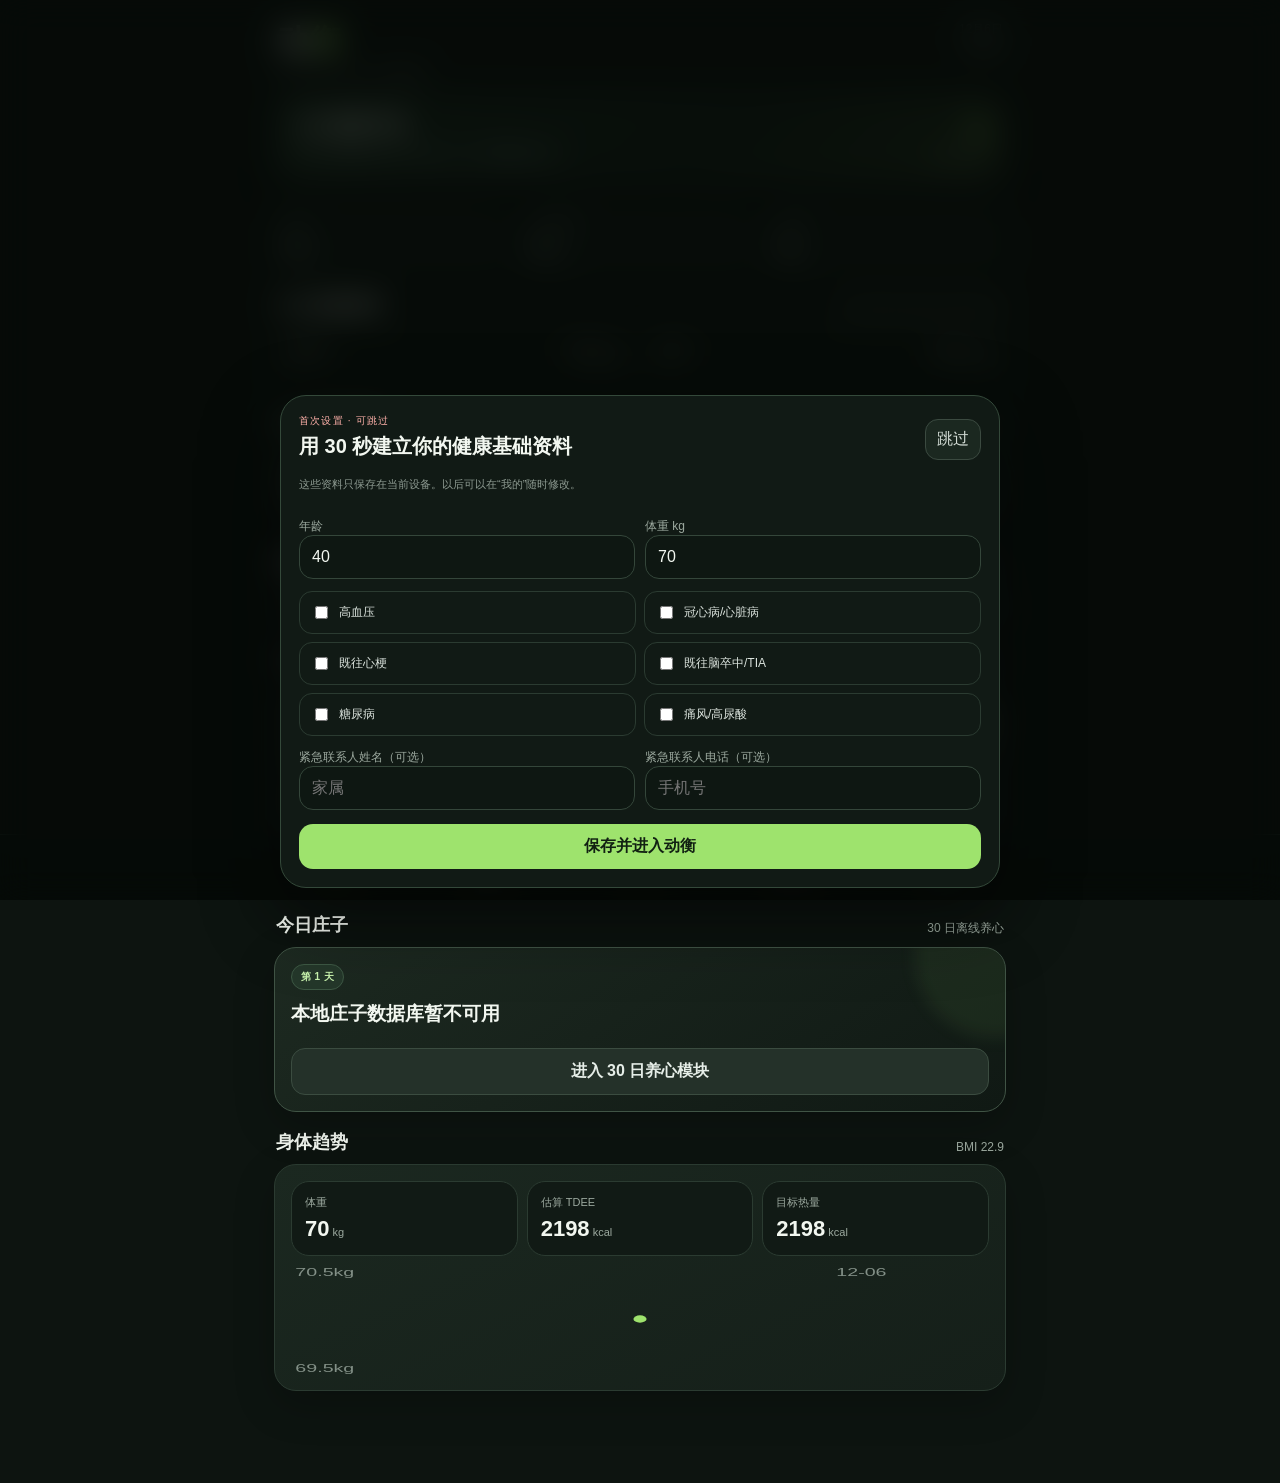
==== commit 040c0617: "Add food rule status custom activities recovery body map and local reports UI" ====
--- a/fitbalance-android/app/src/main/assets/index.html
+++ b/fitbalance-android/app/src/main/assets/index.html
@@ -116,6 +116,10 @@
     <div class="section-title"><h2>营养摄入</h2><span id="nutritionSummary">今日 0 kcal</span></div>
     <div class="card">
       <div class="quick-foods" id="quickFoods"></div>
+      <div class="food-risk-panel neutral" id="foodRiskPanel">
+        <div class="food-risk-dot" id="foodRiskDot"></div>
+        <div><b id="foodRiskTitle">当前未启用疾病联动</b><div class="note" id="foodRiskReason">在“我的 → 健康模式”开启疾病后，食物会按红 / 黄 / 绿联动。</div></div>
+      </div>
       <div class="field-grid">
         <div class="field"><label>食物</label><select id="foodSelect"></select></div>
         <div class="field"><label>重量（克）</label><input id="foodGram" type="number" inputmode="decimal" value="100" min="1"></div>
@@ -175,6 +179,19 @@
     <div class="section-title"><h2>记录运动</h2><span>按 MET 粗略估算消耗</span></div>
     <div class="card">
       <div class="exercise-type" id="exerciseTypes"></div>
+      <div class="custom-activity-bar">
+        <button class="btn ghost" id="toggleCustomActivityBtn" type="button">＋ 自定义运动 / 冥想</button>
+        <span class="note">自定义项目只保存在本机</span>
+      </div>
+      <div class="custom-activity-form" id="customActivityForm">
+        <div class="field-grid">
+          <div class="field"><label>项目名称</label><input id="customActivityName" placeholder="例如：八段锦 / 冥想 / 爬楼梯"></div>
+          <div class="field"><label>类型</label><select id="customActivityCategory"><option value="exercise">运动</option><option value="meditation">冥想/呼吸</option><option value="mobility">拉伸/活动度</option></select></div>
+          <div class="field"><label>MET（可选）</label><input id="customActivityMet" type="number" step="0.1" min="1" max="20" placeholder="不填自动给参考值"></div>
+          <div class="field"><label>图标</label><input id="customActivityIcon" maxlength="4" placeholder="例如 🧘"></div>
+        </div>
+        <button class="btn secondary" id="saveCustomActivityBtn" type="button" style="width:100%;margin-top:10px">保存自定义项目</button>
+      </div>
       <div class="field-grid">
         <div class="field"><label>时长（分钟）</label><input id="exerciseMin" type="number" value="30" min="1"></div>
         <div class="field"><label>备注</label><input id="exerciseNote" placeholder="例如：5km、腿部训练"></div>
@@ -200,6 +217,61 @@
     <div class="section-title"><h2>肌肉恢复</h2><span>训练后恢复状态</span></div>
     <div class="alert">恢复提示依据“距离上次训练时间 + 主观酸痛程度”做粗略分级，不代表组织已经完全恢复。高强度训练、疼痛、肿胀或功能受限时要更谨慎。</div>
     <div class="muscle-grid" id="muscleGrid" style="margin-top:10px"></div>
+  </div>
+
+  <div class="section">
+    <div class="section-title"><h2>训练就绪度曲线</h2><span>本地估算 · 非医学诊断</span></div>
+    <div class="card recovery-glass">
+      <div class="body-recovery-layout">
+        <div class="body-map-wrap">
+          <div class="body-toggle">
+            <button class="body-side on" data-side="front">正面</button>
+            <button class="body-side" data-side="back">背面</button>
+          </div>
+          <svg class="body-map" id="bodyMap" viewBox="0 0 220 430" aria-label="人体肌肉区域">
+            <defs>
+              <linearGradient id="bodyShell" x1="0" x2="1"><stop offset="0" stop-color="#26362c"/><stop offset="1" stop-color="#111914"/></linearGradient>
+              <filter id="softGlow"><feGaussianBlur stdDeviation="3" result="blur"/><feMerge><feMergeNode in="blur"/><feMergeNode in="SourceGraphic"/></feMerge></filter>
+            </defs>
+            <g id="bodyFront" class="body-side-layer on">
+              <ellipse cx="110" cy="40" rx="25" ry="29" class="body-shell"/>
+              <path d="M90 70 Q110 62 130 70 L143 150 Q138 194 128 230 L135 392 Q130 417 115 417 L108 260 L101 417 Q85 417 82 392 L92 230 Q82 194 77 150 Z" class="body-shell"/>
+              <path data-muscle="chest" d="M86 88 Q110 72 134 88 L131 130 Q110 143 89 130 Z" class="muscle-zone"/>
+              <path data-muscle="shoulders" d="M77 87 Q61 93 58 117 L76 124 L88 91 Z M143 87 Q159 93 162 117 L144 124 L132 91 Z" class="muscle-zone"/>
+              <path data-muscle="arms" d="M59 118 L77 125 L72 211 L55 205 Z M161 118 L143 125 L148 211 L165 205 Z" class="muscle-zone"/>
+              <path data-muscle="core" d="M93 137 L127 137 L128 228 L92 228 Z" class="muscle-zone"/>
+              <path data-muscle="legs" d="M82 233 L105 233 L101 390 L82 390 Z M115 233 L138 233 L138 390 L119 390 Z" class="muscle-zone"/>
+            </g>
+            <g id="bodyBack" class="body-side-layer">
+              <ellipse cx="110" cy="40" rx="25" ry="29" class="body-shell"/>
+              <path d="M90 70 Q110 62 130 70 L143 150 Q138 194 128 230 L135 392 Q130 417 115 417 L108 260 L101 417 Q85 417 82 392 L92 230 Q82 194 77 150 Z" class="body-shell"/>
+              <path data-muscle="back" d="M86 82 Q110 72 134 82 L137 160 Q110 180 83 160 Z" class="muscle-zone"/>
+              <path data-muscle="shoulders" d="M77 87 Q61 93 58 117 L76 124 L88 91 Z M143 87 Q159 93 162 117 L144 124 L132 91 Z" class="muscle-zone"/>
+              <path data-muscle="arms" d="M59 118 L77 125 L72 211 L55 205 Z M161 118 L143 125 L148 211 L165 205 Z" class="muscle-zone"/>
+              <path data-muscle="core" d="M93 166 L127 166 L128 228 L92 228 Z" class="muscle-zone"/>
+              <path data-muscle="legs" d="M82 233 L105 233 L101 390 L82 390 Z M115 233 L138 233 L138 390 L119 390 Z" class="muscle-zone"/>
+            </g>
+          </svg>
+          <div class="body-legend"><span><i class="lg green"></i>就绪</span><span><i class="lg yellow"></i>恢复中</span><span><i class="lg red"></i>优先恢复</span></div>
+        </div>
+
+        <div class="recovery-detail">
+          <div class="between"><div><div class="note">当前肌群</div><h3 id="recoveryMuscleName">腿</h3></div><div class="readiness-number"><strong id="recoveryReadiness">100</strong><small>% 就绪度</small></div></div>
+          <div class="chart recovery-chart" id="recoveryCurve"></div>
+          <div class="grid2">
+            <div class="field"><label>训练强度 RPE 1–10</label><input id="recoveryRpe" type="number" min="1" max="10" value="7"></div>
+            <div class="field"><label>主观酸痛 0–5</label><input id="recoverySoreness" type="number" min="0" max="5" value="2"></div>
+            <div class="field"><label>训练时长（分钟）</label><input id="recoveryDuration" type="number" min="5" max="240" value="45"></div>
+            <div class="field"><label>睡眠（小时）</label><input id="recoverySleep" type="number" min="0" max="14" step="0.5" value="7"></div>
+          </div>
+          <div class="recovery-actions">
+            <button class="btn" id="recordRecoveryTrainingBtn" type="button">记录该肌群训练</button>
+            <button class="btn ghost" id="refreshRecoveryBtn" type="button">刷新曲线</button>
+          </div>
+          <div class="note" id="recoveryEvidenceNote" style="margin-top:10px"></div>
+        </div>
+      </div>
+    </div>
   </div>
 
   <div class="section" id="zhuangziSection">
@@ -348,6 +420,24 @@
   </div>
 
   <div class="section">
+    <div class="section-title"><h2>健康报告</h2><span>本地聚合 · 无需 API</span></div>
+    <div class="card report-card">
+      <div class="report-tabs">
+        <button class="report-tab on" data-report-days="7">周报</button>
+        <button class="report-tab" data-report-days="30">月报</button>
+      </div>
+      <div class="report-hero">
+        <div><div class="note" id="reportRange">最近 7 天</div><h3 id="reportHeadline">正在计算本地趋势…</h3></div>
+        <div class="report-completeness"><strong id="reportCompleteness">0</strong><small>% 数据完整度</small></div>
+      </div>
+      <div class="report-metrics" id="reportMetrics"></div>
+      <div class="chart" id="reportTrendChart"></div>
+      <div class="report-insights" id="reportInsights"></div>
+      <div class="note">报告强调趋势变化，不生成未经验证的“综合健康分”或死亡风险概率。</div>
+    </div>
+  </div>
+
+  <div class="section">
     <div class="card">
       <div class="note">营养、热量消耗、步数与照片餐盘均为估算值。糖尿病没有一个适合所有人的固定碳水比例；饮食计划应根据药物、血糖监测、体重目标和个人偏好个体化。痛风管理除饮食外通常还涉及长期尿酸管理，不能用本应用替代医疗方案。</div>
       <div class="ref">参考框架：WHO 身体活动指南；American Diabetes Association Standards of Care 2026 的个体化营养原则；American College of Rheumatology 2020 痛风指南的一般生活方式建议。</div>
--- a/fitbalance-android/app/src/main/assets/app.css
+++ b/fitbalance-android/app/src/main/assets/app.css
@@ -59,3 +59,19 @@
 .contact-editor{margin-top:14px;padding-top:12px;border-top:1px solid var(--line)}.contact-label{font-size:12px;font-weight:800;color:#e4ece6;margin-bottom:2px}.emergency-actions{display:grid;grid-template-columns:1fr 1fr;gap:8px}
 .onboarding{position:fixed;inset:0;z-index:120;background:rgba(4,8,6,.76);display:none;align-items:flex-end;padding:12px;backdrop-filter:blur(16px);-webkit-backdrop-filter:blur(16px)}.onboarding.on{display:flex}.onboarding-sheet{width:100%;max-width:720px;margin:0 auto;background:rgba(18,28,22,.96);border:1px solid #34493a;border-radius:26px;padding:18px;max-height:88vh;overflow:auto;box-shadow:0 26px 80px rgba(0,0,0,.45)}.onboarding-sheet h2{font-size:20px;margin:5px 0}.close-x{border:1px solid #3b4a40;background:#1b2820;color:#d4ddd6;border-radius:13px;padding:9px 11px}.onboarding-conditions{display:grid;grid-template-columns:1fr 1fr;gap:8px;margin-top:12px}.onboarding-conditions label{display:flex;gap:8px;align-items:center;background:#111a15;border:1px solid var(--line);border-radius:13px;padding:11px;color:#dce4de;font-size:12px}.onboarding-conditions input{width:auto;accent-color:#9ee36d}
 @media(max-width:460px){.emergency-signs,.emergency-actions{grid-template-columns:1fr}.emergency-grid{grid-template-columns:1fr 1fr}.onboarding-conditions{grid-template-columns:1fr 1fr}}
+
+.zhuangzi-home{position:relative;overflow:hidden;background:linear-gradient(145deg,rgba(30,43,34,.94),rgba(16,25,20,.96));border-color:#405445}
+.zhuangzi-home:before,.zhuangzi-card:before{content:"";position:absolute;width:160px;height:160px;border-radius:50%;right:-70px;top:-70px;background:rgba(158,227,109,.07);filter:blur(8px);pointer-events:none}
+.zhuangzi-badge{display:inline-flex;align-items:center;min-height:26px;padding:5px 9px;border-radius:999px;background:#24372a;border:1px solid #3d5844;color:#c9f4ae;font-size:10px;font-weight:800;letter-spacing:.4px}
+.zhuangzi-home-title{font-family:"Noto Serif SC","Songti SC",serif;font-size:19px;font-weight:900;margin-top:11px}
+.zhuangzi-home-quote{font-family:"Noto Serif SC","Songti SC",serif;color:#d8e2d9;font-size:14px;line-height:1.75;margin:8px 0 9px;padding-left:11px;border-left:2px solid #5d7b62}
+.zhuangzi-card{position:relative;overflow:hidden;background:linear-gradient(150deg,rgba(27,41,32,.94),rgba(13,21,16,.98));border-color:#3c5141}
+.zhuangzi-card h3{font-family:"Noto Serif SC","Songti SC",serif;font-size:22px;margin:10px 0 3px;line-height:1.35}
+.zhuangzi-ring{width:76px;height:76px;border-radius:50%;display:grid;place-items:center;text-align:center;background:radial-gradient(circle at 35% 30%,#263c2c,#101713);border:1px solid #416048;flex:0 0 auto}
+.zhuangzi-ring strong{display:block;color:var(--lime);font-size:23px;line-height:1}.zhuangzi-ring small{font-size:9px;color:#8fa096;margin-top:3px}
+.zhuangzi-progress{height:8px;background:#0f1712;border:1px solid #28372e;border-radius:999px;overflow:hidden;margin:15px 0}.zhuangzi-progress i{display:block;width:0;height:100%;background:linear-gradient(90deg,#5d9f69,#b7e887);border-radius:999px;transition:width .25s ease}
+.zhuangzi-card blockquote{margin:15px 0;padding:14px 15px;border:1px solid #3a4a3e;border-left:3px solid #8fcf72;border-radius:16px;background:rgba(13,20,16,.78);font-family:"Noto Serif SC","Songti SC",serif;font-size:16px;line-height:1.8;color:#eef5eb}
+.zhuangzi-panel{padding:13px 0;border-top:1px solid var(--line)}.zhuangzi-panel b{font-size:12px;color:#b7c8ba}.zhuangzi-panel p{margin:6px 0 0;color:#d7e0d9;font-size:13px;line-height:1.7}
+.zhuangzi-action{margin-top:7px;padding:14px;border-radius:17px;background:linear-gradient(145deg,#233629,#18261d);border:1px solid #405844}.zhuangzi-action span{display:block;color:#93a49a;font-size:10px;text-transform:uppercase;letter-spacing:1px}.zhuangzi-action strong{display:block;margin-top:6px;font-size:14px;line-height:1.6;color:#dff4d4}
+.zhuangzi-controls{display:grid;grid-template-columns:1fr 1.25fr 1fr;gap:7px;margin-top:14px}.zhuangzi-controls .btn{padding:11px 7px;font-size:11px}.zhuangzi-controls .btn.checked{background:#284931;color:#b9f09b}
+@media(max-width:380px){.zhuangzi-controls{grid-template-columns:1fr}.zhuangzi-ring{width:68px;height:68px}}
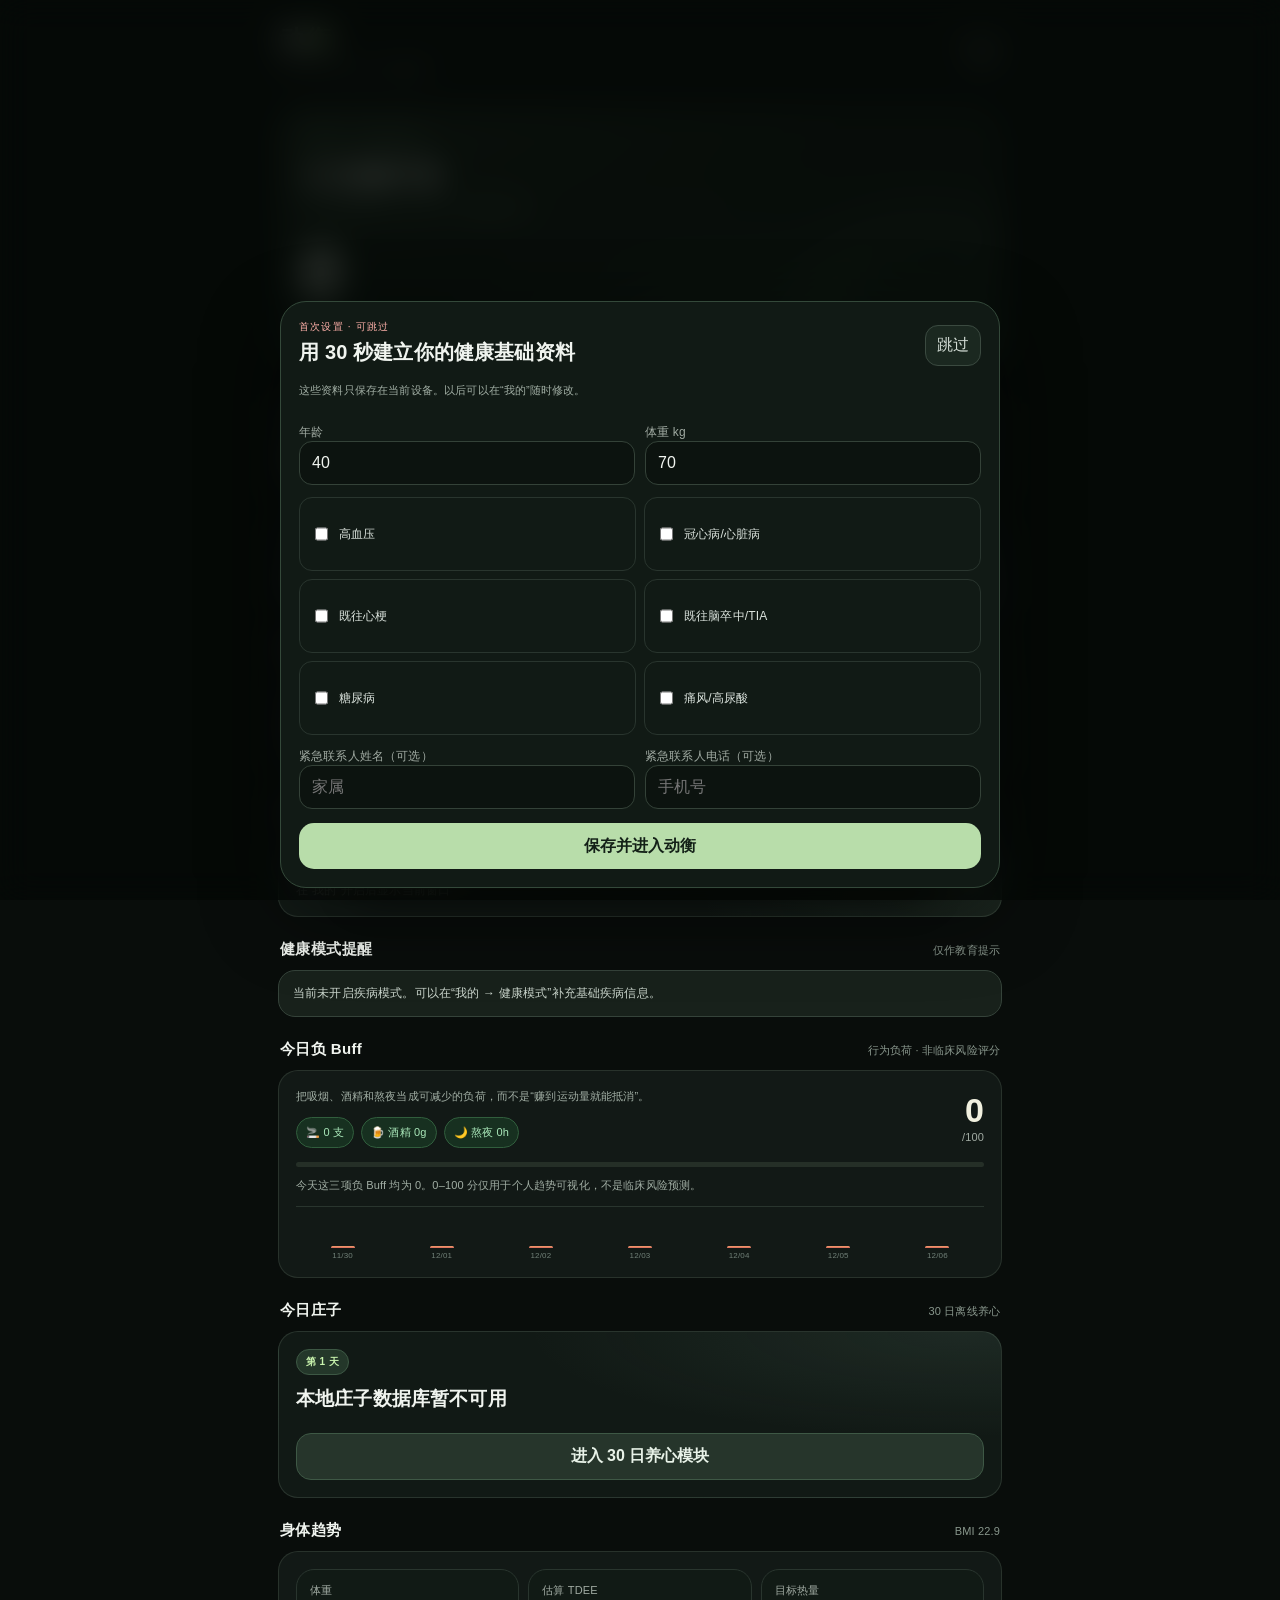
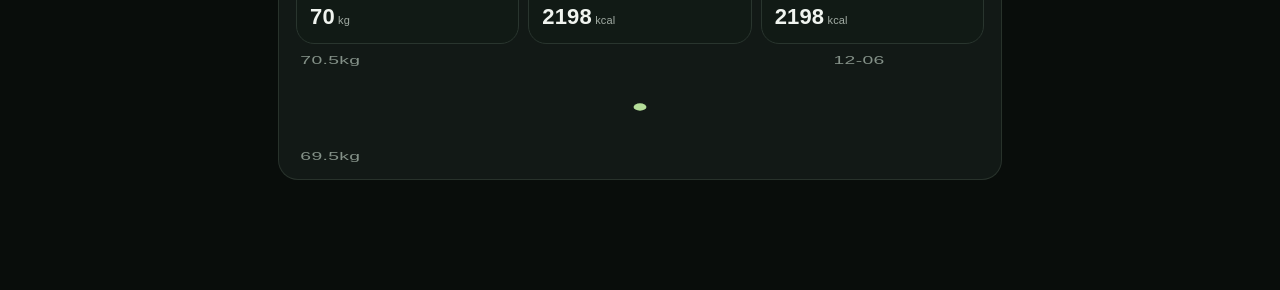
==== commit 8c8ab9ac: "Experiment: apply Taste style and accessible icon navigation" ====
--- a/fitbalance-android/app/src/main/assets/index.html
+++ b/fitbalance-android/app/src/main/assets/index.html
@@ -3,9 +3,10 @@
 <head>
 <meta charset="utf-8">
 <meta name="viewport" content="width=device-width,initial-scale=1,viewport-fit=cover">
-<meta name="theme-color" content="#0d1410">
+<meta name="theme-color" content="#090d0b">
 <title>动衡 FitBalance</title>
 <link rel="stylesheet" href="app.css">
+<link rel="stylesheet" href="app-taste.css">
 </head>
 <body>
 <div class="app">
@@ -438,6 +439,23 @@
   </div>
 
   <div class="section">
+    <div class="section-title"><h2>版本与数据审计</h2><span>本地可追溯</span></div>
+    <div class="card">
+      <div class="grid3">
+        <div class="stat"><div class="k">App</div><div class="v"><span id="auditAppVersion">--</span></div></div>
+        <div class="stat"><div class="k">数据库 Schema</div><div class="v"><span id="auditSchemaVersion">--</span></div></div>
+        <div class="stat"><div class="k">规则版本</div><div class="v"><span id="auditRuleVersion">--</span></div></div>
+      </div>
+      <div class="audit-grid" style="margin-top:10px">
+        <div><span>内容版本</span><b id="auditContentVersion">--</b></div>
+        <div><span>证据版本</span><b id="auditEvidenceVersion">--</b></div>
+        <div><span>Commit</span><b id="auditGitSha">--</b></div>
+      </div>
+      <div class="note" id="auditHistory" style="margin-top:10px">正在读取本地升级历史…</div>
+    </div>
+  </div>
+
+  <div class="section">
     <div class="card">
       <div class="note">营养、热量消耗、步数与照片餐盘均为估算值。糖尿病没有一个适合所有人的固定碳水比例；饮食计划应根据药物、血糖监测、体重目标和个人偏好个体化。痛风管理除饮食外通常还涉及长期尿酸管理，不能用本应用替代医疗方案。</div>
       <div class="ref">参考框架：WHO 身体活动指南；American Diabetes Association Standards of Care 2026 的个体化营养原则；American College of Rheumatology 2020 痛风指南的一般生活方式建议。</div>
@@ -446,12 +464,12 @@
 </section>
 </div>
 
-<nav><div class="nav-inner">
-  <div class="nav-btn on" data-page="home"><span class="ico">◉</span>首页</div>
-  <div class="nav-btn" data-page="nutrition"><span class="ico">🥗</span>饮食</div>
-  <div class="nav-btn" data-page="activity"><span class="ico">🏃</span>运动</div>
-  <div class="nav-btn" data-page="recovery"><span class="ico">☯️</span>身心</div>
-  <div class="nav-btn" data-page="profile"><span class="ico">⚙️</span>我的</div>
+<nav aria-label="主要导航"><div class="nav-inner">
+  <button type="button" class="nav-btn on" data-page="home" aria-label="首页"><span class="ico" aria-hidden="true"><svg viewBox="0 0 24 24" role="presentation"><path d="m3 10 9-7 9 7"/><path d="M5 9v12h14V9"/><path d="M9 21v-7h6v7"/></svg></span>首页</button>
+  <button type="button" class="nav-btn" data-page="nutrition" aria-label="饮食"><span class="ico" aria-hidden="true"><svg viewBox="0 0 24 24" role="presentation"><path d="M4 3v7a3 3 0 0 0 3 3h1V3M4 7h4M8 13v8"/><path d="M17 3v18M17 3a4 4 0 0 1 4 4v6h-4"/></svg></span>饮食</button>
+  <button type="button" class="nav-btn" data-page="activity" aria-label="运动"><span class="ico" aria-hidden="true"><svg viewBox="0 0 24 24" role="presentation"><path d="M3 12h4l3-7 4 14 3-7h4"/></svg></span>运动</button>
+  <button type="button" class="nav-btn" data-page="recovery" aria-label="身心"><span class="ico" aria-hidden="true"><svg viewBox="0 0 24 24" role="presentation"><path d="M20.8 9.3c0 4.8-8.8 10.6-8.8 10.6S3.2 14.1 3.2 9.3A4.8 4.8 0 0 1 12 6.4a4.8 4.8 0 0 1 8.8 2.9Z"/></svg></span>身心</button>
+  <button type="button" class="nav-btn" data-page="profile" aria-label="我的"><span class="ico" aria-hidden="true"><svg viewBox="0 0 24 24" role="presentation"><circle cx="12" cy="8" r="4"/><path d="M4 21a8 8 0 0 1 16 0"/></svg></span>我的</button>
 </div></nav>
 
 <div class="onboarding" id="onboarding">
--- a/fitbalance-android/app/src/main/assets/app.css
+++ b/fitbalance-android/app/src/main/assets/app.css
@@ -75,3 +75,14 @@
 .zhuangzi-action{margin-top:7px;padding:14px;border-radius:17px;background:linear-gradient(145deg,#233629,#18261d);border:1px solid #405844}.zhuangzi-action span{display:block;color:#93a49a;font-size:10px;text-transform:uppercase;letter-spacing:1px}.zhuangzi-action strong{display:block;margin-top:6px;font-size:14px;line-height:1.6;color:#dff4d4}
 .zhuangzi-controls{display:grid;grid-template-columns:1fr 1.25fr 1fr;gap:7px;margin-top:14px}.zhuangzi-controls .btn{padding:11px 7px;font-size:11px}.zhuangzi-controls .btn.checked{background:#284931;color:#b9f09b}
 @media(max-width:380px){.zhuangzi-controls{grid-template-columns:1fr}.zhuangzi-ring{width:68px;height:68px}}
+
+.food-risk-panel{display:flex;gap:10px;align-items:flex-start;margin:10px 0 12px;padding:12px;border:1px solid var(--line);border-radius:16px;background:#111a15}.food-risk-dot{width:14px;height:14px;border-radius:50%;margin-top:3px;background:#64736a;box-shadow:0 0 0 5px rgba(100,115,106,.12);flex:0 0 auto}.food-risk-panel.green{border-color:#315d3e;background:#14261a}.food-risk-panel.green .food-risk-dot{background:#72d58c;box-shadow:0 0 0 5px rgba(114,213,140,.12)}.food-risk-panel.yellow{border-color:#645127;background:#2b2416}.food-risk-panel.yellow .food-risk-dot{background:#f1c766;box-shadow:0 0 0 5px rgba(241,199,102,.12)}.food-risk-panel.red{border-color:#683f3a;background:#2d1d1b}.food-risk-panel.red .food-risk-dot{background:#f27e73;box-shadow:0 0 0 5px rgba(242,126,115,.12)}.food-risk-panel.neutral{border-color:#36483c}
+.quick.risk-green{border-color:#315d3e;background:#17301f}.quick.risk-yellow{border-color:#604e29;background:#302817}.quick.risk-red{border-color:#68413b;background:#351f1d}
+.custom-activity-bar{display:flex;justify-content:space-between;align-items:center;gap:10px;margin:10px 0}.custom-activity-form{display:none;padding:12px;border-radius:16px;border:1px solid #33473a;background:rgba(17,26,21,.88);margin-bottom:11px}.custom-activity-form.on{display:block}
+.recovery-glass{background:linear-gradient(145deg,rgba(34,48,39,.78),rgba(14,22,17,.92));backdrop-filter:blur(20px);-webkit-backdrop-filter:blur(20px);border-color:rgba(117,151,126,.26)}.body-recovery-layout{display:grid;grid-template-columns:minmax(180px,.8fr) minmax(0,1.4fr);gap:14px;align-items:start}.body-map-wrap{position:relative;border:1px solid #32463a;border-radius:22px;padding:10px;background:radial-gradient(circle at 50% 15%,rgba(83,115,91,.24),rgba(9,14,11,.7) 60%);overflow:hidden}.body-toggle{display:flex;gap:6px;justify-content:center;margin-bottom:4px}.body-side{border:1px solid #35493d;background:#16221b;color:#9ba99f;padding:7px 10px;border-radius:999px;font-size:10px}.body-side.on{color:#dff7d0;background:#29422e;border-color:#4d6b53}.body-map{width:100%;height:300px;display:block}.body-shell{fill:url(#bodyShell);stroke:#425548;stroke-width:1.5}.body-side-layer{display:none}.body-side-layer.on{display:block}.muscle-zone{fill:#53665a;stroke:#758779;stroke-width:1;opacity:.9;cursor:pointer;filter:url(#softGlow);transition:.2s}.muscle-zone:hover,.muscle-zone.selected{stroke:#e8f4e3;stroke-width:2}.muscle-zone.state-green{fill:#4e9e61}.muscle-zone.state-yellow{fill:#b68a3b}.muscle-zone.state-red{fill:#b9564f}.body-legend{display:flex;gap:8px;justify-content:center;flex-wrap:wrap;margin-top:4px}.body-legend span{font-size:9px;color:#89978e;display:flex;align-items:center;gap:4px}.lg{width:8px;height:8px;border-radius:50%;display:inline-block}.lg.green{background:#4e9e61}.lg.yellow{background:#b68a3b}.lg.red{background:#b9564f}
+.recovery-detail h3{font-size:20px;margin:4px 0}.readiness-number{text-align:right}.readiness-number strong{font-size:32px;color:var(--lime)}.readiness-number small{display:block;color:var(--muted);font-size:10px}.recovery-chart{height:150px;border-radius:16px;background:rgba(8,13,10,.55);border:1px solid #2b3b31;padding:6px}.recovery-actions{display:grid;grid-template-columns:1.3fr 1fr;gap:8px;margin-top:11px}
+.report-tabs{display:flex;gap:7px}.report-tab{flex:1;border:1px solid #34483b;background:#152019;color:#92a098;padding:9px;border-radius:12px;font-weight:800}.report-tab.on{background:#2b4730;color:#c9f3ae;border-color:#54725a}.report-hero{display:flex;justify-content:space-between;align-items:center;gap:12px;margin-top:14px}.report-hero h3{font-size:18px;margin:5px 0}.report-completeness{text-align:right;min-width:86px}.report-completeness strong{font-size:27px;color:var(--lime)}.report-completeness small{display:block;font-size:9px;color:var(--muted)}.report-metrics{display:grid;grid-template-columns:repeat(3,1fr);gap:8px;margin-top:12px}.report-metric{padding:11px;border-radius:15px;border:1px solid #314237;background:#101813}.report-metric b{display:block;font-size:18px}.report-metric span{display:block;color:var(--muted);font-size:9px;margin-top:3px}.report-insights{margin-top:10px}.report-insight{padding:10px 11px;border-radius:14px;border:1px solid #34473b;background:#141e18;font-size:11px;line-height:1.55;margin-top:7px}.report-insight.good{border-color:#345d40}.report-insight.warn{border-color:#665028}.report-insight.bad{border-color:#673e39}
+@media(max-width:620px){.body-recovery-layout{grid-template-columns:1fr}.body-map{height:330px}.report-metrics{grid-template-columns:1fr 1fr 1fr}}
+@media(max-width:420px){.report-metrics{grid-template-columns:1fr 1fr}.recovery-actions{grid-template-columns:1fr}.custom-activity-bar{align-items:flex-start;flex-direction:column}}
+
+.audit-grid{display:grid;grid-template-columns:repeat(3,1fr);gap:8px}.audit-grid>div{padding:10px;border-radius:14px;border:1px solid #314238;background:#101813}.audit-grid span{display:block;color:var(--muted);font-size:9px}.audit-grid b{display:block;margin-top:4px;font-size:12px;word-break:break-all}@media(max-width:420px){.audit-grid{grid-template-columns:1fr 1fr}}
--- a/fitbalance-android/app/src/main/assets/app-taste.css
+++ b/fitbalance-android/app/src/main/assets/app-taste.css
@@ -0,0 +1,125 @@
+/*
+ * 动衡 FitBalance / App Design Taste beta 0.1
+ * Experimental visual override. No changes to data, calculations or privacy behavior.
+ * Source of truth remains app.css. Remove this link to revert the visual treatment.
+ * Product direction: quiet graphite + botanical accents (not a literal running-app clone).
+ */
+:root {
+  --bg:#090d0b;
+  --panel:#121916;
+  --panel2:#171f1b;
+  --line:#29352e;
+  --text:#f0f4ef;
+  --muted:#a0aaa2;
+  --lime:#b4dd99;
+  --lime2:#dbefc8;
+  --blue:#8db7c9;
+  --amber:#e8ba79;
+  --red:#f18b80;
+  --good:#8bd7a0;
+  --shadow:0 8px 32px rgba(0,0,0,.16);
+  --r:21px;
+}
+html,body {background:#090d0b;color:var(--text);-webkit-font-smoothing:antialiased}
+body {letter-spacing:.01em}
+.app {padding-left:18px;padding-right:18px;padding-bottom:calc(110px + env(safe-area-inset-bottom))}
+header {align-items:center;padding:25px 2px 15px;border-bottom:1px solid rgba(204,226,209,.07);margin-bottom:6px}
+.brand {font-size:24px;font-weight:760;letter-spacing:.12em;line-height:1.2}
+.brand b {color:var(--lime)}
+.sub {font-size:11px;color:#87978b;letter-spacing:.06em;margin-top:8px}
+.date {font-variant-numeric:tabular-nums;font-size:11px;line-height:1.6;color:#a9b7a9}
+.section {margin-top:23px}
+.section-title {margin:0 2px 11px;gap:12px;align-items:baseline}
+.section-title h2 {font-size:15px;font-weight:700;letter-spacing:.025em}
+.section-title span {font-size:11px;color:#89978d;text-align:right;line-height:1.4}
+.card {background:#121916;border-color:rgba(181,211,183,.13);box-shadow:none;border-radius:20px;padding:17px}
+.hero {position:relative;isolation:isolate;overflow:hidden;min-height:238px;margin-top:15px;
+  padding:22px 22px 24px;border:1px solid rgba(205,232,203,.16);border-radius:28px;
+  background:radial-gradient(ellipse at 80% 105%,rgba(96,150,111,.18),transparent 56%),
+    radial-gradient(ellipse at 3% 0%,rgba(154,195,143,.10),transparent 56%),#111b15;
+  box-shadow:0 14px 33px rgba(0,0,0,.16)
+}
+.hero::before {content:"TODAY / OVERVIEW";display:block;color:#91b49a;font-size:10px;letter-spacing:.17em;font-weight:700;margin-bottom:20px}
+.hero::after {content:"";position:absolute;z-index:-1;right:-30px;bottom:-67px;width:195px;height:195px;
+  border:1px solid rgba(177,222,174,.12);border-radius:50%;box-shadow:0 0 0 24px rgba(177,222,174,.025),0 0 0 53px rgba(177,222,174,.018);pointer-events:none
+}
+.hero-top {display:flex;flex-direction:column;align-items:flex-start;gap:19px}
+.hero h1 {font-size:23px;line-height:1.3;font-weight:680;letter-spacing:.02em;margin:0 0 8px}
+.hero p {color:#aabdb0;font-size:11px;max-width:270px;line-height:1.7;opacity:.95}
+.big-balance {display:flex;flex-direction:column;align-items:flex-start;text-align:left;width:100%}
+.big-balance strong {font-size:clamp(46px,13vw,67px);font-weight:650;letter-spacing:-.055em;line-height:1;
+  font-variant-numeric:tabular-nums lining-nums;color:#f2f8ee}
+.big-balance small {color:#a1b2a3;font-size:12px;letter-spacing:.06em;margin-top:11px}
+#home > .section:nth-child(2) .grid3 {grid-template-columns:repeat(2,minmax(0,1fr));gap:10px}
+#home > .section:nth-child(2) .stat {min-height:114px;background:linear-gradient(150deg,#151e19,#111713);
+  padding:17px 15px;border:1px solid rgba(190,221,193,.13);border-radius:22px;min-width:0}
+#home > .section:nth-child(2) .stat:nth-child(3) {grid-column:1/-1;min-height:95px;
+  background:radial-gradient(ellipse at right bottom,rgba(112,147,181,.13),transparent 53%),#131a19}
+#home > .section:nth-child(2) .stat .k {font-size:12px;color:#9baa9e;font-weight:520}
+#home > .section:nth-child(2) .stat .v {font-size:29px;color:#eaf4e8;font-variant-numeric:tabular-nums;
+  letter-spacing:-.04em;font-weight:690;margin-top:17px;white-space:nowrap}
+#home > .section:nth-child(2) .stat .u {font-size:10px;margin-left:3px;letter-spacing:0}
+#home > .section:nth-child(2) .stat:nth-child(2) .v {color:#e1c8a5}
+#home > .section:nth-child(2) .stat:nth-child(3) .v {margin-top:12px;font-size:32px;color:#a8cddd}
+#home .macro {background:linear-gradient(145deg,#151b18,#111715);border-color:rgba(203,225,200,.11);
+  border-radius:20px;padding:16px;min-width:0}
+#home .macro-head {display:flex;flex-direction:column;gap:10px;font-size:12px;color:#a7b3ab}
+#home .macro-head strong {font-variant-numeric:tabular-nums;font-size:24px;letter-spacing:-.03em;color:#f0f4ed}
+#home .progress {height:5px;margin-top:16px;background:#28352c}
+#home .progress .bar {background:linear-gradient(90deg,#799f77,#b7dda0)}
+#home .fasting {background:radial-gradient(circle at 96% 0%,rgba(123,166,131,.11),transparent 40%),#121a16;
+  border:1px solid rgba(182,214,184,.14)}
+#home .fasting .status {font-size:19px;font-weight:670}
+#home .countdown {color:#d3ebbf;font-variant-numeric:tabular-nums;font-size:26px;letter-spacing:-.035em}
+#home .buff-score strong {color:#f1f0df;font-variant-numeric:tabular-nums}
+#home .buff-meter {height:5px;background:#252f27;border:none}
+#home .buff-meter i {background:linear-gradient(90deg,#7eaf8b,#ddb577,#d77f74)}
+#home .zhuangzi-home {background:radial-gradient(ellipse at 95% 0%,rgba(122,161,142,.12),transparent 45%),#111915;
+  border:1px solid rgba(186,217,187,.14)}
+#home .zhuangzi-home::before {display:none}
+#home .zhuangzi-home-title {font-weight:650}
+#home .zhuangzi-home-quote {border-left:2px solid #6b9576}
+#home .chart polyline {stroke:#93bf9a;stroke-width:2;stroke-linecap:round;stroke-linejoin:round}
+.stat,.macro,.card {transition:border-color .2s ease,background-color .2s ease}
+input,select {background:#0c130f;border-color:#344238;color:#f0f4ef;border-radius:13px;min-height:44px}
+input:focus-visible,select:focus-visible,.btn:focus-visible,.nav-btn:focus-visible,button:focus-visible {
+  outline:2px solid #b4dd99;outline-offset:3px
+}
+.btn {border-radius:15px;min-height:46px;padding:12px 16px;font-weight:720;background:#b8ddaa;color:#132017}
+.btn.secondary {background:#26352b;color:#e8f2e8;border:1px solid #3e5845}
+.btn.ghost {color:#d5e5d7;border-color:#415246}
+.btn:active {transform:scale(.98)}
+#emergencySection .emergency-card {background:linear-gradient(140deg,#291b1b,#161819);border-color:#6b4541}
+#emergencySection .sos-btn {min-height:52px;border-radius:15px;box-shadow:none;background:#d25c52;color:#fff}
+#emergencySection .emergency-signs > div {background:#211d1e}
+nav {left:50%;right:auto;width:min(calc(100% - 30px),580px);transform:translateX(-50%);
+  bottom:calc(11px + env(safe-area-inset-bottom));padding:7px;
+  border-radius:25px;border:1px solid rgba(201,221,200,.17);background:rgba(19,25,22,.94);
+  box-shadow:0 12px 34px rgba(0,0,0,.45);-webkit-backdrop-filter:blur(22px);backdrop-filter:blur(22px)
+}
+.nav-inner {grid-template-columns:repeat(5,minmax(0,1fr));gap:2px}
+.nav-btn {appearance:none;border:0;min-height:56px;border-radius:18px;background:transparent;color:#87958b;
+  display:flex;flex-direction:column;align-items:center;justify-content:center;gap:4px;padding:6px 2px;
+  font-size:10px;font-weight:500;line-height:1.2;cursor:pointer}
+.nav-btn .ico {display:flex;margin:0;align-items:center;justify-content:center}
+.nav-btn svg {width:20px;height:20px;stroke:currentColor;stroke-width:1.75;fill:none;stroke-linecap:round;stroke-linejoin:round}
+.nav-btn.on {background:#28382c;color:#d6f0c4;font-weight:680}
+.nav-btn:active {background:#334639}
+.alert {background:#18211b;border-color:#35433a}
+.photo-placeholder b {font-size:14px}
+.note,.ref {color:#a1aea4}
+@media(max-width:390px) {
+  .app {padding-left:13px;padding-right:13px}
+  header {padding-top:18px}
+  .hero {min-height:224px;padding:18px}
+  #home > .section:nth-child(2) .stat .v {font-size:25px}
+  #home .macro {padding:12px}
+  .nav-btn {min-height:54px}
+}
+@media(min-width:680px) {
+  .hero {min-height:260px}
+  .big-balance strong {font-size:72px}
+}
+@media(prefers-reduced-motion:reduce) {
+  *,*::before,*::after {transition-duration:0.01ms!important;animation-duration:0.01ms!important}
+}
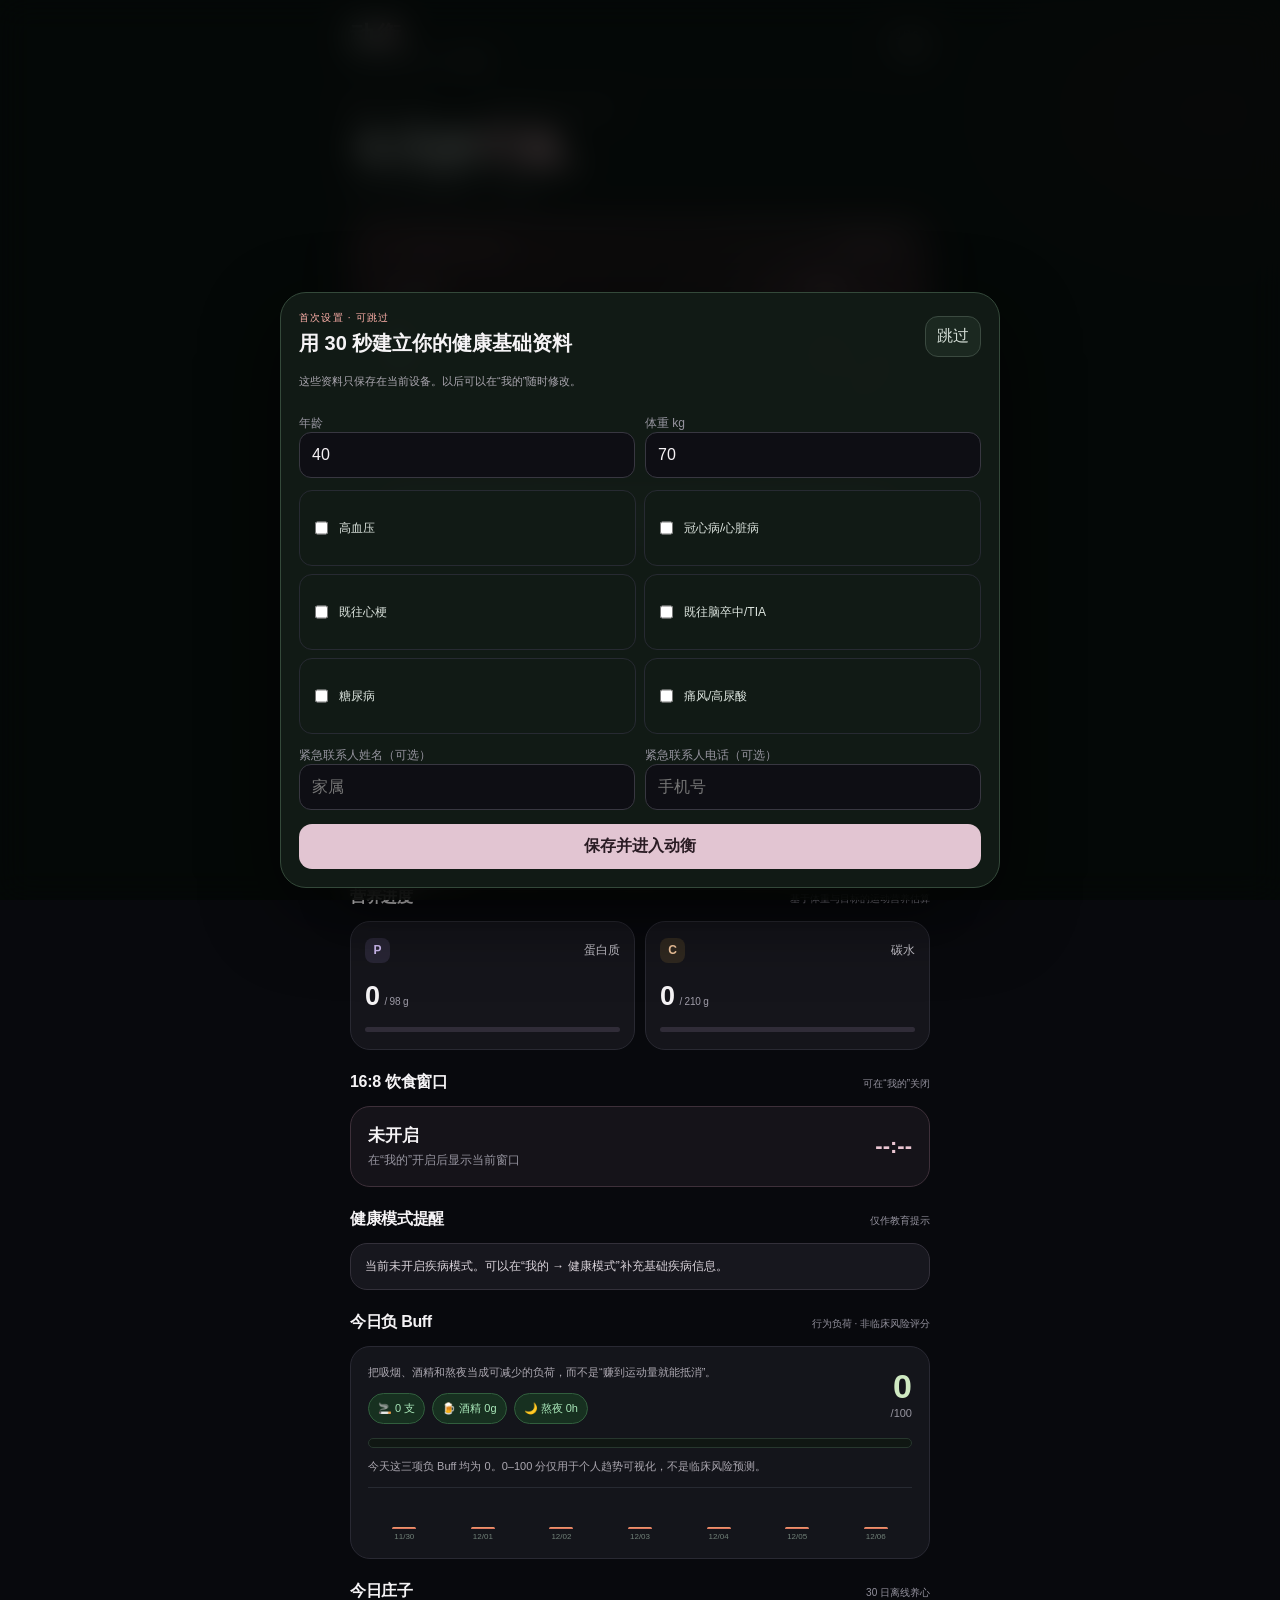
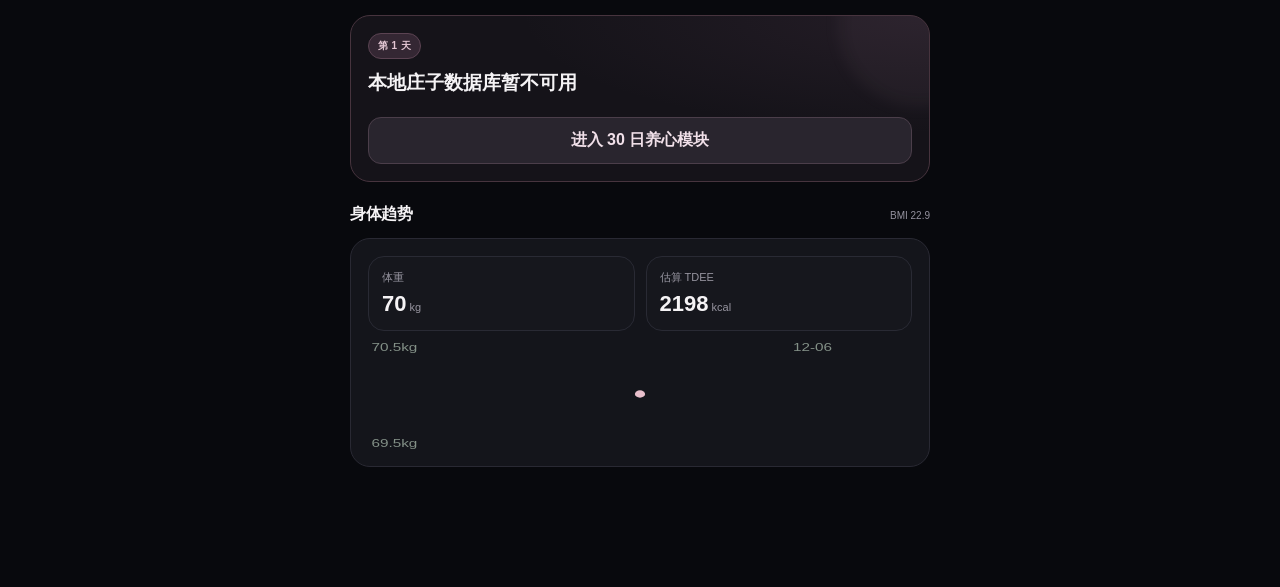
==== commit bdeb47b8: "Wire v0.2 art direction layer before original FitBalance app logic" ====
--- a/fitbalance-android/app/src/main/assets/index.html
+++ b/fitbalance-android/app/src/main/assets/index.html
@@ -3,10 +3,10 @@
 <head>
 <meta charset="utf-8">
 <meta name="viewport" content="width=device-width,initial-scale=1,viewport-fit=cover">
-<meta name="theme-color" content="#090d0b">
+<meta name="theme-color" content="#08090d">
 <title>动衡 FitBalance</title>
 <link rel="stylesheet" href="app.css">
-<link rel="stylesheet" href="app-taste.css">
+<link rel="stylesheet" href="app-taste-v02.css">
 </head>
 <body>
 <div class="app">
@@ -497,6 +497,7 @@
 </div>
 <div class="toast" id="toast"></div>
 <script src="api-gateway.js"></script>
+<script src="app-taste-v02.js"></script>
 <script src="app.js"></script>
 </body>
 </html>
--- a/fitbalance-android/app/src/main/assets/app-taste-v02.css
+++ b/fitbalance-android/app/src/main/assets/app-taste-v02.css
@@ -0,0 +1,76 @@
+/* FitBalance Art Direction v0.2 — editorial performance journal */
+:root{--bg:#08090d;--panel:#121319;--panel2:#18191f;--line:#272a32;--text:#f5f3f5;--muted:#96949f;--lime:#e8bfcc;--lime2:#f6d6df;--blue:#a5bbf8;--amber:#fac49e;--red:#ff8f93;--good:#8cd4a7;--shadow:0 16px 40px rgba(0,0,0,.16);--r:19px}
+html,body{background:var(--bg);color:var(--text);font-family:-apple-system,BlinkMacSystemFont,'Noto Sans SC','Microsoft YaHei',sans-serif;-webkit-font-smoothing:antialiased}
+body{background:radial-gradient(ellipse 350px 240px at 95% 5%,rgba(102,45,68,.11),transparent 75%),var(--bg)}
+.app{padding:env(safe-area-inset-top) 20px calc(120px + env(safe-area-inset-bottom));max-width:620px}
+header{margin-top:3px;padding:18px 0 15px;align-items:center;border-bottom:1px solid rgba(245,231,237,.085)}
+.brand{font-size:24px;letter-spacing:.11em;font-weight:750;line-height:1.16}.brand b{color:#f1b9cd}.sub{font-family:ui-sans-serif,sans-serif;font-size:9px;font-weight:650;color:#8d8994;letter-spacing:.17em;margin-top:6px;text-transform:uppercase}
+.date{color:#b0a9b4;font-variant-numeric:tabular-nums;font-size:11px;letter-spacing:.025em;line-height:1.55;border-left:1px solid #383039;padding-left:14px}
+.home-intro{padding-top:21px;padding-bottom:19px}
+.home-edition{display:flex;align-items:center;gap:9px;color:#ab8f9b;font-family:ui-sans-serif,sans-serif;font-size:9px;font-weight:650;letter-spacing:.155em}
+.edition-mark{height:6px;width:6px;background:#ffb5cb;border-radius:50%;box-shadow:0 0 0 3px rgba(255,174,199,.08)}.intro-line{flex:1;max-width:39px;height:1px;background:#4a303a}
+.home-intro h1{font-size:39px;margin:8px 0 4px;font-weight:720;letter-spacing:-.065em;line-height:1.2}.home-intro h1 span{color:#f1bbcb}
+.home-intro p{font-size:12px;color:#9995a1;margin:0;letter-spacing:.04em}
+.hero.energy-hero{position:relative;isolation:isolate;overflow:hidden;min-height:340px;padding:19px 21px 16px;margin-top:0;border-radius:25px;border:1px solid #624050;box-shadow:inset 0 1px 0 rgba(255,219,230,.11),0 16px 50px rgba(42,7,24,.20);background:radial-gradient(ellipse 250px 210px at 91% 46%,rgba(204,100,135,.32),transparent 76%),radial-gradient(ellipse 300px 260px at 0% 100%,rgba(135,55,100,.20),transparent 80%),linear-gradient(135deg,#301923,#21141d 60%,#1b1018)}
+.hero.energy-hero:before{display:none}
+.hero.energy-hero:after{content:'';position:absolute;z-index:-1;width:400px;height:245px;right:-170px;top:28px;border-radius:50%;border:1px solid rgba(247,186,208,.105);box-shadow:0 0 0 39px rgba(255,173,202,.025),0 0 0 90px rgba(255,173,202,.018);transform:rotate(-29deg);pointer-events:none}
+.hero-kicker{display:flex;justify-content:space-between;align-items:center;gap:8px;color:#d9aabe;font-size:9px;font-weight:700;letter-spacing:.115em}
+.hero-kicker .slash{color:#805365;margin:0 3px}.hero-kicker-right{display:flex;align-items:center;gap:6px;letter-spacing:.03em;color:#edbfcc;font-size:10px;font-weight:500}
+.hero-kicker-right i{width:5px;height:5px;border-radius:50%;background:#eec1ce;box-shadow:0 0 8px #eec1ce}
+.energy-main{display:flex;align-items:center;justify-content:space-between;gap:3px;margin-top:16px;min-height:148px}
+.energy-readout{min-width:0;flex:1}.energy-label{font-size:13px;color:#e6c5d3;margin-bottom:10px;letter-spacing:.035em}
+.energy-value{display:flex;gap:7px;align-items:baseline}.energy-value strong{font-size:clamp(53px,13vw,72px);font-weight:650;letter-spacing:-.09em;line-height:1;color:#fff8f8;font-variant-numeric:tabular-nums;white-space:nowrap}
+.energy-value span{font-size:12px;color:#d5aebd;white-space:nowrap;letter-spacing:0}
+.energy-caption{font-size:9px;color:#c5a2b0;margin-top:12px;max-width:185px;line-height:1.5}
+.dial-wrap{width:127px;height:127px;position:relative;flex:0 0 127px;filter:drop-shadow(0 7px 16px rgba(255,106,158,.14))}
+.energy-dial{display:block;width:100%;height:100%}.dial-track{fill:none;stroke:rgba(236,181,204,.18);stroke-width:10;stroke-linecap:round}.dial-arc{fill:none;stroke:#ffd4de;stroke-width:10;stroke-linecap:round;transition:stroke-dasharray .5s ease}
+.dial-inner{fill:rgba(20,14,23,.17);stroke:rgba(255,223,235,.08);stroke-width:1}.dial-crosshair{stroke:rgba(246,200,216,.53);stroke-width:1.3;fill:none;stroke-linecap:round}
+.dial-center{position:absolute;inset:0;display:flex;align-items:center;justify-content:center;flex-direction:column;gap:4px}.dial-center span{color:#e2b8c9;font-size:10px}.dial-center strong{font-size:27px;font-weight:650;letter-spacing:-.06em;color:#fff2f4;font-variant-numeric:tabular-nums}
+.energy-target-line{border-top:1px solid rgba(241,184,208,.13);padding-top:12px;display:flex;align-items:baseline;justify-content:space-between;font-size:10px;color:#cfb5c0}
+.energy-target-line b{font-variant-numeric:tabular-nums;color:#f4e5e9;font-size:17px;letter-spacing:-.02em;font-weight:650}.energy-target-line small{font-weight:400;font-size:10px;margin-left:6px;color:#bd9dab}
+.hero-guidance{font-size:10px;line-height:1.65;color:#c7a9b8;min-height:17px;margin:8px 0 13px;max-width:100%}
+.primary-action{display:flex;gap:11px;align-items:center;width:100%;min-height:47px;padding:6px 8px 6px 9px;background:#f1d8df;border:0;border-radius:16px;color:#2a1821;font-size:13px;font-weight:740;box-shadow:0 8px 25px rgba(7,6,8,.18);cursor:pointer;text-align:left}
+.action-plus{display:grid;place-items:center;font-size:20px;width:33px;height:33px;border-radius:11px;background:#d8b9c6;color:#2b1921;font-weight:450}
+.primary-action svg{width:18px;height:18px;margin-left:auto;margin-right:9px;stroke:currentColor;fill:none;stroke-width:1.75;stroke-linecap:round;stroke-linejoin:round}
+.two-metrics{display:grid;grid-template-columns:1fr 1fr;gap:11px;margin-top:12px}.metric-panel{position:relative;overflow:hidden;border:1px solid #273047;border-radius:21px;padding:15px 14px 14px;min-height:138px}
+.metric-intake{background:radial-gradient(ellipse at 110% 0%,rgba(95,123,234,.27),transparent 58%),linear-gradient(155deg,#18213a,#121827 75%);border-color:#313d62}
+.metric-burn{background:radial-gradient(ellipse at 100% 110%,rgba(248,153,100,.23),transparent 53%),linear-gradient(160deg,#251c1a,#1a1516 75%);border-color:#48332c}
+.metric-overline{display:flex;align-items:center;gap:7px;font-size:12px;font-weight:580;color:#d8e0f8}.metric-burn .metric-overline{color:#f4d0c0}.metric-index{margin-left:auto;font-size:9px;letter-spacing:.09em;opacity:.45}
+.metric-icon{display:grid;place-items:center;width:24px;height:24px;border:1px solid rgba(202,221,255,.19);border-radius:8px}.metric-icon svg{height:16px;width:16px;stroke:currentColor;fill:none;stroke-width:1.7;stroke-linecap:round;stroke-linejoin:round}
+.metric-figure{display:flex;align-items:baseline;gap:5px;margin-top:17px}.metric-figure>span{font-size:35px;font-weight:670;letter-spacing:-.068em;line-height:1;font-variant-numeric:tabular-nums;color:#eaf2ff}.metric-burn .metric-figure>span{color:#ffe4cc}.metric-figure small{font-size:10px;color:#9aa9cb}
+.metric-burn .metric-figure small{color:#d5a793}
+.metric-bottom{margin-top:15px;display:flex;align-items:center;justify-content:space-between;gap:7px;font-size:9px;color:#8494b9;white-space:nowrap}.metric-burn .metric-bottom{color:#b99a8d}
+.metric-track{position:relative;overflow:hidden;flex:1;max-width:45px;height:3px;border-radius:5px;background:#334268}.metric-track i{height:100%;width:0;display:block;background:#b2c5ff;border-radius:4px;transition:width .4s ease}
+.metric-led{width:6px;height:6px;border-radius:50%;background:#e8b398;box-shadow:0 0 9px rgba(232,179,152,.45)}
+.step-panel{position:relative;overflow:hidden;margin-top:12px;border:1px solid #282b32;background:linear-gradient(145deg,#15171d,#101114);padding:16px 17px 19px;border-radius:21px}
+.step-panel:after{content:'';pointer-events:none;position:absolute;width:130px;height:130px;right:-48px;bottom:-73px;border:1px solid rgba(255,255,255,.05);border-radius:50%;box-shadow:0 0 0 25px rgba(255,255,255,.011)}
+.step-head{display:flex;justify-content:space-between;align-items:center}.step-overline{font-size:9px;letter-spacing:.145em;color:#7e889e;margin-bottom:4px}.step-title{font-size:13px;color:#d8d7e0;font-weight:550}
+.step-arrow{display:grid;place-items:center;width:32px;height:32px;background:#24262e;border:1px solid #393943;color:#ddd9e2;border-radius:50%;cursor:pointer}.step-arrow svg{width:17px;height:17px;stroke:currentColor;fill:none;stroke-width:1.8;stroke-linecap:round;stroke-linejoin:round}
+.step-data{display:flex;align-items:baseline;justify-content:space-between;margin-top:3px}.step-data>div{display:flex;align-items:baseline;gap:8px}.step-data strong{font-size:39px;letter-spacing:-.07em;font-weight:670;font-variant-numeric:tabular-nums}.step-data>div span{font-size:11px;color:#a0a1ab}.step-goal{font-size:10px;color:#898b98}.step-goal b{font-size:12px;color:#cbc9d7;font-variant-numeric:tabular-nums;font-weight:600}
+.step-ruler{overflow:hidden;position:relative;height:5px;border-radius:8px;background:repeating-linear-gradient(90deg,#353841 0 12px,transparent 12px 16px);margin-top:12px}.step-ruler i{height:100%;width:0;background:repeating-linear-gradient(90deg,#b8c5ff 0 12px,transparent 12px 16px);display:block;transition:width .4s ease}
+.section{margin-top:22px}.section-title{align-items:baseline;margin:0 0 13px}.section-title h2{font-size:16px;letter-spacing:-.02em;font-weight:660}.section-title span{font-size:10px;color:#93919d;text-align:right;line-height:1.45}
+.macro-section{margin-top:27px}.macro-section .grid2{gap:10px}.macro-section .macro{padding:16px 14px 17px;min-width:0;border:1px solid #292932;border-radius:20px;background:#15151b}
+.macro-section .macro-head{display:flex;align-items:center;gap:9px}.macro-symbol{width:25px;height:25px;display:grid;place-items:center;border-radius:8px;font-size:12px;font-weight:770;background:#292636;color:#d2bef5}.carb-symbol{background:#302920;color:#f5c89e}
+.macro-name{font-size:12px;color:#c3c1c9}.macro-value{margin-top:18px;display:flex;align-items:baseline;gap:6px;white-space:nowrap}.macro-value strong{font-size:27px;font-weight:670;letter-spacing:-.06em;font-variant-numeric:tabular-nums}.macro-value>span{color:#9f9ca8;font-size:10px;letter-spacing:-.02em}
+.macro-section .progress{height:5px;background:#302c38;margin-top:15px}.macro-section #proteinBar{background:#c1a9f0}.macro-section #carbBar{background:#f1ba8a}
+.card{background:#14151b;border-color:#292933;border-radius:20px;box-shadow:none;padding:17px}
+.fasting{background:#151319;border-color:#3e303a}.fasting .status{font-size:17px;font-weight:670}.fasting .countdown{color:#eac5d2;font-variant-numeric:tabular-nums;font-size:22px}
+#home .zhuangzi-home{background:radial-gradient(ellipse at 100% 0%,rgba(135,92,125,.13),transparent 50%),#151319;border-color:#47343e}
+.zhuangzi-home:before{background:rgba(209,173,197,.05)}.zhuangzi-badge{color:#e4c7d4;background:#342733;border-color:#5b4352}.zhuangzi-home-quote{border-left-color:#b991a8}
+#home .stat{background:#16171d;border-color:#292a34;border-radius:16px}#home .stat .v{font-variant-numeric:tabular-nums}
+.btn{border-radius:13px;background:#e2c5d2;color:#291b23;min-height:44px}.btn.secondary{background:#29252e;border-color:#4b3e4a;color:#f1e0e9}.btn.ghost{border-color:#44414d;color:#e1dce4}
+input,select{min-height:46px;color:#f5f1f4;background:#0e0e14;border-color:#383741;border-radius:12px}
+input:focus-visible,select:focus-visible,button:focus-visible,.nav-btn:focus-visible{outline:2px solid #e8bfd4;outline-offset:2px}
+.alert{background:#17171e;border-color:#33303a;color:#dad3da}.note{color:#aba7b0}.ref{color:#9996a3}
+nav{left:50%;right:auto;bottom:calc(10px + env(safe-area-inset-bottom));transform:translateX(-50%);width:min(calc(100% - 28px),600px);padding:6px;border:1px solid #38343c;border-radius:25px;box-shadow:0 14px 38px rgba(0,0,0,.52);background:rgba(18,17,22,.96);backdrop-filter:blur(16px);-webkit-backdrop-filter:blur(16px)}
+.nav-inner{display:grid;grid-template-columns:repeat(5,minmax(0,1fr));gap:1px}.nav-btn{appearance:none;border:0;border-radius:18px;min-height:53px;background:transparent;display:flex;flex-direction:column;justify-content:center;align-items:center;gap:5px;color:#87858e;font-size:10px;font-weight:480;padding:4px 2px;cursor:pointer}
+.nav-btn .ico{display:grid;place-items:center;font-size:20px;margin:0}.nav-btn svg{width:19px;height:19px;stroke:currentColor;fill:none;stroke-width:1.65;stroke-linecap:round;stroke-linejoin:round}.nav-btn.on{background:#382b35;color:#f4d7e4;font-weight:640}
+.emergency-card{background:linear-gradient(155deg,#291b20,#18151a);border-color:#703e45}.sos-btn{box-shadow:none;border:1px solid #b14e51;background:#d35458;color:white}
+.steps-ring{background:conic-gradient(#d6b4df var(--p,0%),#302b35 0)}.steps-ring:after{background:#14121b}
+.exercise-type button.on{background:#3c2d39;color:#f2d9ec;border-color:#695166}.report-tab.on{background:#3b2d3a;color:#f2d9e8;border-color:#674b61}
+.muscle-zone.state-green{fill:#5baa88}.muscle-zone.state-yellow{fill:#d2a468}.muscle-zone.state-red{fill:#ca7776}
+#home #emergencySection .sos-btn{min-height:54px}
+@media(max-width:380px){.app{padding-left:14px;padding-right:14px}.hero.energy-hero{padding:17px 15px}.dial-wrap{width:111px;height:111px;flex-basis:111px}.energy-value strong{font-size:51px}.metric-panel{padding:13px 11px}.metric-figure>span{font-size:32px}.metric-bottom{font-size:8px}}
+@media(max-width:335px){.dial-wrap{width:94px;height:94px;flex-basis:94px}.energy-value strong{font-size:43px}.metric-figure>span{font-size:28px}.hero-kicker{font-size:8px}.hero-kicker-right{font-size:9px}}
+@media(min-width:580px){.home-intro h1{font-size:45px}.hero.energy-hero{padding:24px 28px}.dial-wrap{width:150px;height:150px;flex-basis:150px}}
+@media(prefers-reduced-motion:reduce){*,*::before,*::after{animation-duration:.01ms!important;transition-duration:.01ms!important}}
